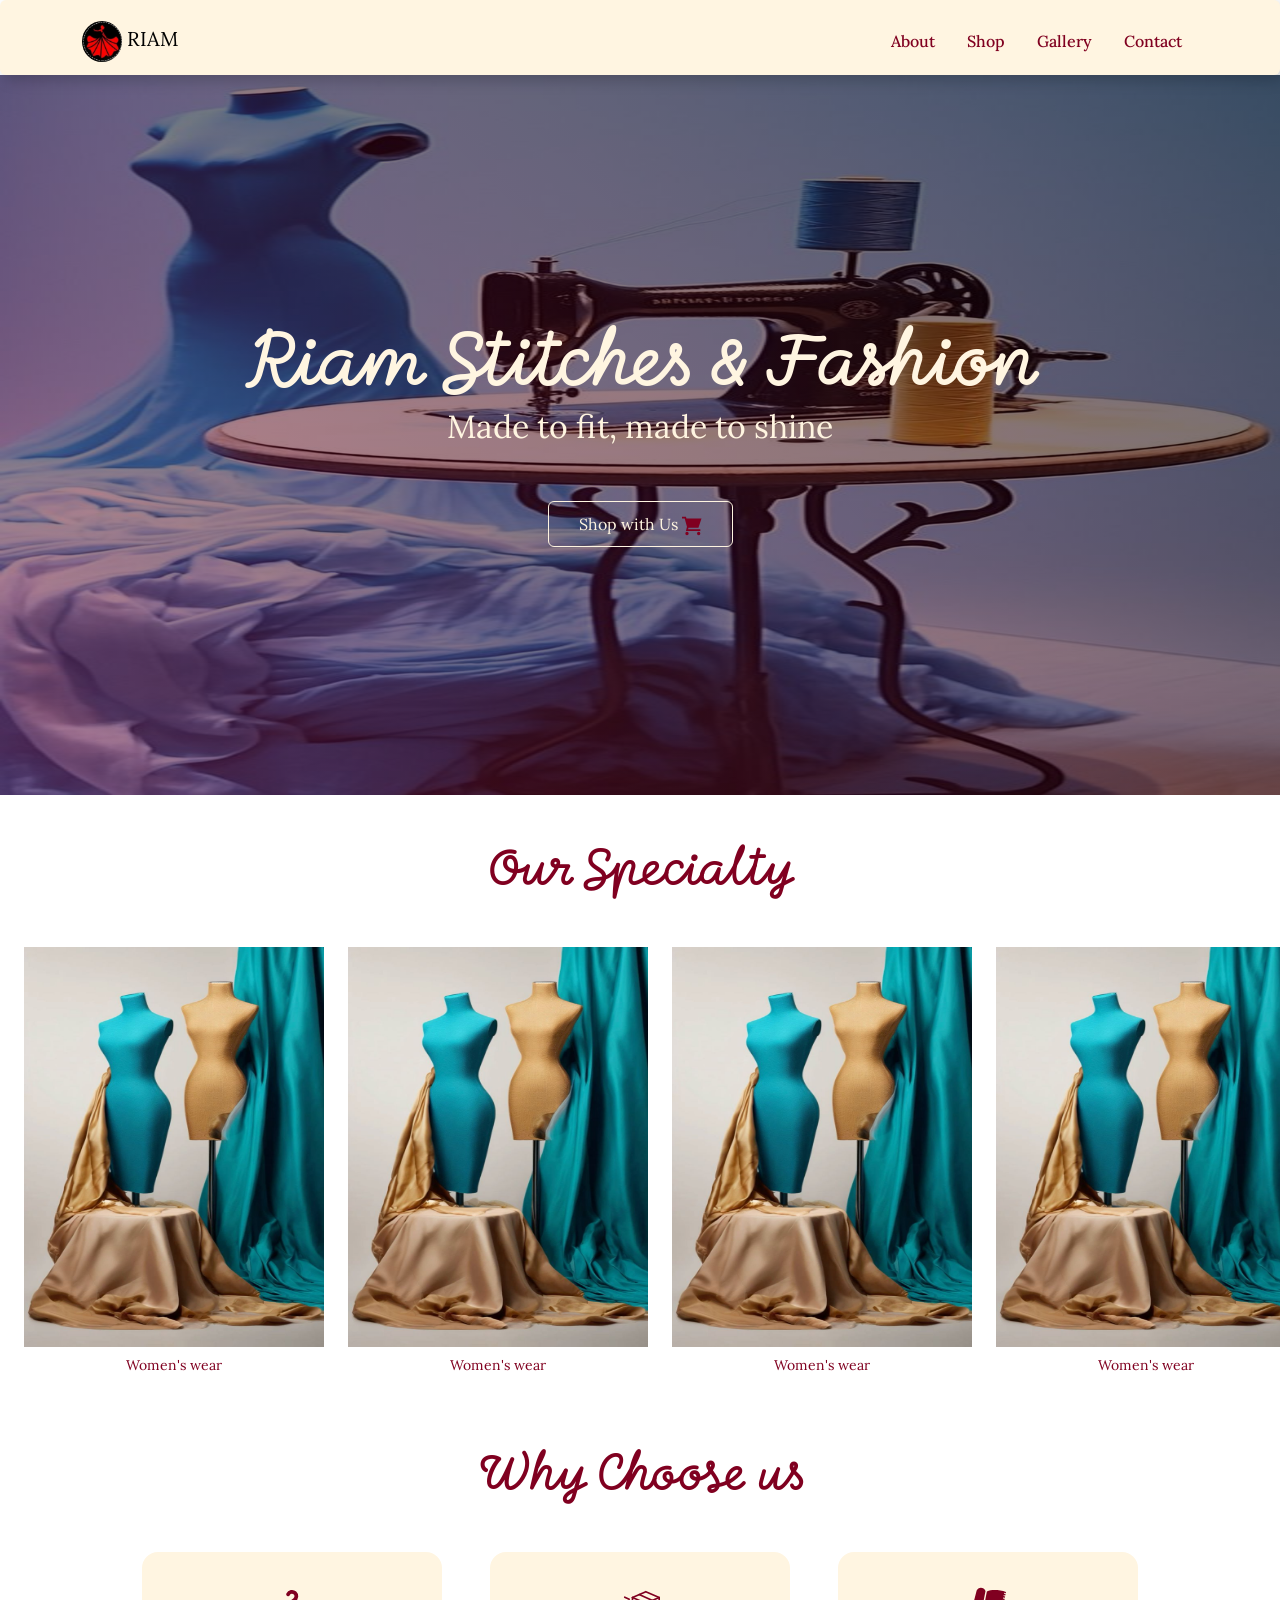
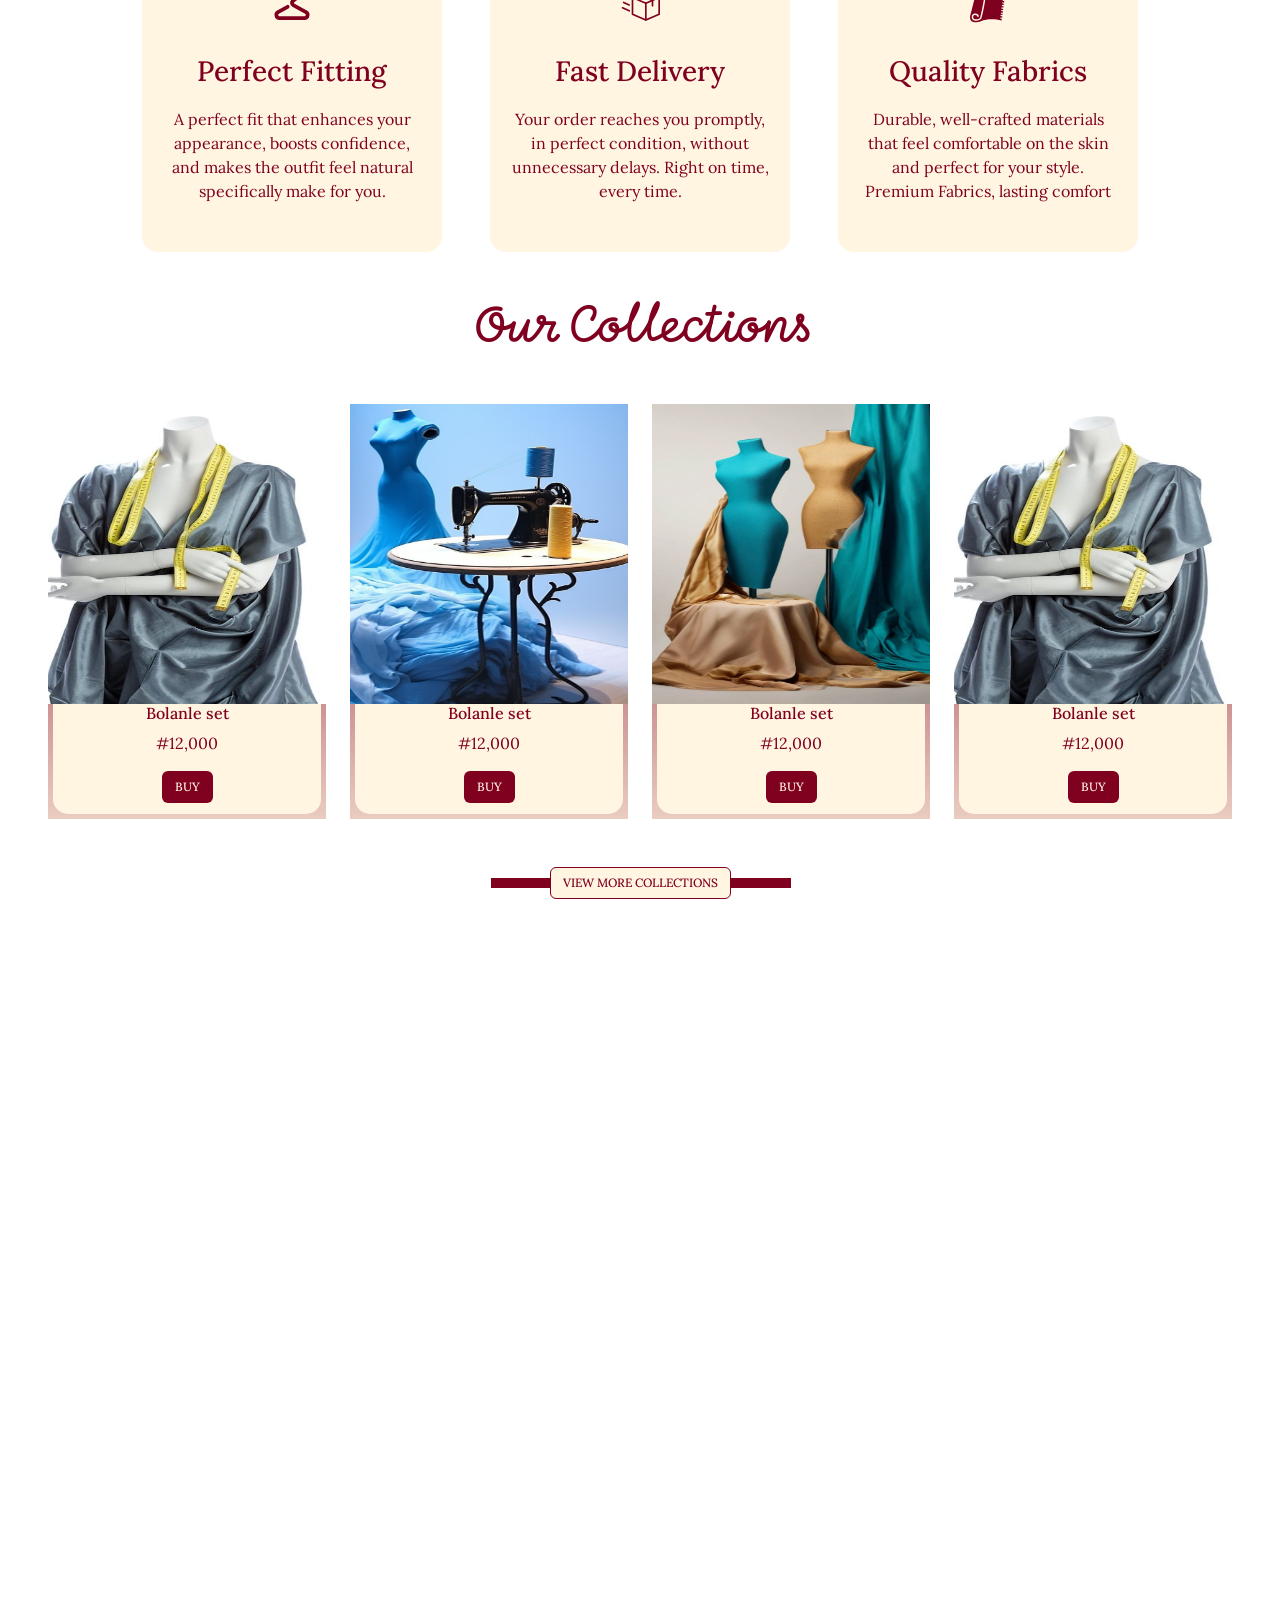
==== index.html @ 5eb402cd "riam" ====
<html lang="en">
<head>
    <meta charset="UTF-8">
    <meta name="viewport" content="width=device-width, initial-scale=1.0">
    <link rel="shortcut icon" href="Images/riamlogo.jpg" type="image/x-icon">
    <title>Riam Stitches & Fashion - Welcome to Home of Fashion, let's style it for you</title>
    <link href="https://cdn.jsdelivr.net/npm/bootstrap@5.3.8/dist/css/bootstrap.min.css" rel="stylesheet" integrity="sha384-sRIl4kxILFvY47J16cr9ZwB07vP4J8+LH7qKQnuqkuIAvNWLzeN8tE5YBujZqJLB" crossorigin="anonymous">
    <link rel="preconnect" href="https://fonts.googleapis.com">
<link rel="preconnect" href="https://fonts.gstatic.com" crossorigin>
<link href="https://fonts.googleapis.com/css2?family=Dancing+Script:wght@400..700&family=Italiana&family=Jost:ital,wght@0,100..900;1,100..900&family=Lora:ital,wght@0,400..700;1,400..700&family=Luckiest+Guy&family=Momo+Signature&display=swap" rel="stylesheet">
    <style>
        body{
            height: 600vh;
            /* background-color: #FFF8F2; */
            font-family: "Lora", serif;
            color: #FFF5E1;
        }
        .navbar{
            background-color: #FFF5E1;
            box-shadow: 5px 5px 15px rgba(0, 0, 0, 0.2);
            position: sticky;
            top: 0;
            z-index: 100;
        }
        /* end of nav  */
        .hero{
            width: 100%;
            height: 80vh;
            background-image: linear-gradient(45deg,#8000207a, rgba(0, 0, 0, 0.575)), url(Images/1a6a8e1038b3920b58f4c620daa154cc.jpg);
            background-repeat: no-repeat;
            background-size: 100% 100%;
            background-position: center;
            
        }
        .heroh1{
             font-family: "Momo Signature", cursive;
             color:#FFF5E1;
             text-align: center;
             font-size: 60px;
        }
        .herobtn{
            border: 1px solid #FFF5E1;
            padding: 10px 30px;
            color: #FFF5E1;
            margin-top: 50px;
            width: fit-content;
        }

        .offerImg{
            width: 300px;
            height: 400px;
        }

        .chooseCard{
            width: 300px;
            height: 300px;
            background-color: #FFF5E1;
            display: flex;
            flex-direction: column;
            align-items: center;
            justify-content: center;
            gap: 10px;
            padding: 20px;
        }
        .collectionCard{
            position: relative;
            overflow: hidden;
        }
        .collectionCard::before{
            content: "";
            position: absolute;
            width: 300px;
            height: 120%;
            background: linear-gradient(180deg, #800020, #FFF5E1);
            animation: rotate 3s linear infinite;
            z-index: -10;
        }
        @keyframes rotate {
            from{
                transform: rotate(0deg);
            }
            to {
                transform: rotate(360deg);
            }
        }
        .collectionCard::after{
            content: "";
            position: absolute;
            inset:5px;
            background: #FFF5E1;
            border-radius: 15px;
            z-index: -10;
        }
        .btnline{
            position: relative;
            background-color: #FFF5E1;
        }
        .line{
            position: absolute;
            bottom: 10;
            left: -60 ;
            width: 300px;
            height: 10px;
            background-color: #800020;
            z-index: -10;
        }
        @media (max-width:991px) {
            .offerImg{
                width: 250px;
                height: 350px;
            }
            .chooseCards, .collectionCards{
                display: flex;
                flex-direction: column;
                align-items: center;
            }
        }
    </style>
    
</head>
<body>
    <nav class="navbar navbar-expand-lg d-flex justify-content-between px-5 pt-3 rounded-2" >
            <div class="container">
                <div class="d-flex align-items-center">
                <a href="" class="navbar-brand"><img src="Images/riamlogo.jpg" alt="" width="40px" class="rounded-circle"> RIAM</a>
                </div>
                <button class="navbar-toggler" data-bs-toggle="collapse" data-bs-target="#navbarLinks">
                <img src="icons/tdesign--menu-unfold.svg" alt="" width="30px">
                </button>          
                <div class="collapse navbar-collapse" id="navbarLinks">
                    <ul class="navbar-nav ms-auto">
                        <li class="nav-item">
                            <a href="" class="nav-link  px-3 fw-medium" style="color: #800020;">About</a>
                        </li>
                        <li class="nav-item">
                            <a href="" class="nav-link  px-3 fw-medium" style="color: #800020;">Shop</a>
                        </li>
                        <li class="nav-item">
                            <a href="" class="nav-link  px-3 fw-medium" style="color: #800020;">Gallery</a>
                        </li>
                        <li class="nav-item">
                            <a href="" class="nav-link  px-3 fw-medium" style="color: #800020;">Contact</a>
                        </li>
                    </ul>
                </div> 
            </div>
    </nav>
    
    <!-- hero section  -->
   <section class="hero d-flex justify-content-center align-items-center ">
    <div>
        <h1 class="heroh1">Riam Stitches & Fashion</h1>
    <p class="fs-2 text-center">Made to fit, made to shine</p>
    <a class="btn herobtn d-block mx-auto">Shop with Us <img src="icons/tdesign--cart-filled.svg" alt=""></a>
    </div>
   </section>


<!-- what we offer   -->
 <section class="offer">
    <h1 style="color: #800020;  font-family: Momo Signature, cursive;" class="text-center py-5">Our Specialty</h1>
   <section class="d-flex gap-4 align-items-center ms-4"  style="overflow-x: auto; overflow-y: hidden; white-space: nowrap; scrollbar-width: none; -ms-overflow-style: none;">
    
    <div style="font-size: 14px; flex-shrink: 0;">
        <img src="Images/8af22f9af05fa12af6fdbe171cb85d32.jpg" alt="" class="offerImg">
        <p style="color: #800020;" class="text-center p-2">Women's wear</p>
    </div>
     <div style="font-size: 14px; flex-shrink: 0;">
        <img src="Images/8af22f9af05fa12af6fdbe171cb85d32.jpg" alt="" class="offerImg">
        <p style="color: #800020;" class="text-center p-2">Women's wear</p>
    </div>
     <div style="font-size: 14px; flex-shrink: 0;">
        <img src="Images/8af22f9af05fa12af6fdbe171cb85d32.jpg" alt="" class="offerImg">
        <p style="color: #800020;" class="text-center p-2">Women's wear</p>
    </div>
     <div style="font-size: 14px; flex-shrink: 0;">
        <img src="Images/8af22f9af05fa12af6fdbe171cb85d32.jpg" alt="" class="offerImg">
        <p style="color: #800020;" class="text-center p-2">Women's wear</p>
    </div>
     <div style="font-size: 14px; flex-shrink: 0;">
        <img src="Images/8af22f9af05fa12af6fdbe171cb85d32.jpg" alt="" class="offerImg">
        <p style="color: #800020;" class="text-center p-2">Women's wear</p>
    </div>
     <div style="font-size: 14px; flex-shrink: 0;">
        <img src="Images/8af22f9af05fa12af6fdbe171cb85d32.jpg" alt="" class="offerImg">
        <p style="color: #800020;" class="text-center p-2">Women's wear</p>
    </div>
     <div style="font-size: 14px; flex-shrink: 0;">
        <img src="Images/8af22f9af05fa12af6fdbe171cb85d32.jpg" alt="" class="offerImg">
        <p style="color: #800020;" class="text-center p-2">Women's wear</p>
    </div>
    
   </section>
 </section>

 <!-- choose us  -->
  <section class="choose">
    <h1 style="color: #800020;  font-family: Momo Signature, cursive;" class="text-center py-5">Why Choose us</h1>
    <section class="d-lg-flex justify-content-center gap-5 chooseCards">
        <div class="chooseCard rounded-4">
            <img src="icons/fluent--clothes-hanger-16-filled.svg" alt="" width="40px" class="">
            <h3 style="color: #800020; padding-top: 20px;">Perfect Fitting</h3>
            <p style="color: #800020; text-align: center;">A perfect fit that enhances your appearance, boosts confidence, and makes the outfit feel natural specifically make for you.</p>
        </div>
         <div class="chooseCard rounded-4">
            <img src="icons/streamline-cyber--delivery-package-2.svg" alt="" width="40px" class="">
            <h3 style="color: #800020; padding-top: 20px;">Fast Delivery</h3>
            <p style="color: #800020; text-align: center;">Your order reaches you promptly, in perfect condition, without unnecessary delays. Right on time, every time.</p>
        </div>
         <div class="chooseCard rounded-4">
            <img src="icons/game-icons--rolled-cloth.svg" alt="" width="40px" class="">
            <h3 style="color: #800020; padding-top: 20px;">Quality Fabrics</h3>
            <p style="color: #800020; text-align: center;">Durable, well-crafted materials that feel comfortable on the skin and perfect for your style. Premium Fabrics, lasting comfort</p>
        </div>
    </section>
  </section>

  <!-- collections  -->
<section class="collection px-5">
    <h1 style="color: #800020;  font-family: Momo Signature, cursive;" class="text-center py-5">Our Collections</h1>
    <section class="d-lg-flex gap-4 collectionCards">
        <div class="collectionCard d-flex align-items-center" style="flex-direction: column;">
            <img src="Images/891d76a47168f39f7684f520dab3b68e.jpg" alt="" width="300px" height="300px" class="">
            <h6 style="color: #800020; ">Bolanle set</h6>
            <p style="color: #800020;">#12,000</p>
            <a href="" class="btn fw-medium mb-3" style="background-color: #800020; color: #FFF5E1; font-size: 12px;">BUY</a>
        </div>
       
        <div class="collectionCard d-flex align-items-center" style="flex-direction: column;">
            <img src="Images/1a6a8e1038b3920b58f4c620daa154cc.jpg" alt="" width="300px" height="300px" class="">
            <h6 style="color: #800020; ">Bolanle set</h6>
            <p style="color: #800020;">#12,000</p>
            <a href="" class="btn fw-medium mb-3" style="background-color: #800020; color: #FFF5E1; font-size: 12px;">BUY</a>
        </div>
        <div class="collectionCard d-flex align-items-center" style="flex-direction: column;">
            <img src="Images/8af22f9af05fa12af6fdbe171cb85d32.jpg" alt="" width="300px" height="300px" class="">
            <h6 style="color: #800020; ">Bolanle set</h6>
            <p style="color: #800020;">#12,000</p>
            <a href="" class="btn fw-medium mb-3" style="background-color: #800020; color: #FFF5E1; font-size: 12px;">BUY</a>
        </div>
        <div class="collectionCard d-flex align-items-center" style="flex-direction: column;">
            <img src="Images/891d76a47168f39f7684f520dab3b68e.jpg" alt="" width="300px" height="300px" class="">
            <h6 style="color: #800020; ">Bolanle set</h6>
            <p style="color: #800020;">#12,000</p>
            <a href="" class="btn fw-medium mb-3" style="background-color: #800020; color: #FFF5E1; font-size: 12px;">BUY</a>
        </div>
    </section>
     <div class="d-flex  justify-content-center pt-5 ">
        <a href="" class="btn fw-medium mb-3 btnline" style="border:1px solid #800020; color: #800020; font-size: 12px;">VIEW MORE COLLECTIONS
            <div class="line "></div>
        </a>
     </div>
  </section>



    <script src="https://cdn.jsdelivr.net/npm/@popperjs/core@2.11.8/dist/umd/popper.min.js" integrity="sha384-I7E8VVD/ismYTF4hNIPjVp/Zjvgyol6VFvRkX/vR+Vc4jQkC+hVqc2pM8ODewa9r" crossorigin="anonymous"></script>
    <script src="https://cdn.jsdelivr.net/npm/bootstrap@5.3.8/dist/js/bootstrap.min.js" integrity="sha384-G/EV+4j2dNv+tEPo3++6LCgdCROaejBqfUeNjuKAiuXbjrxilcCdDz6ZAVfHWe1Y" crossorigin="anonymous"></script>
</body>
</html>
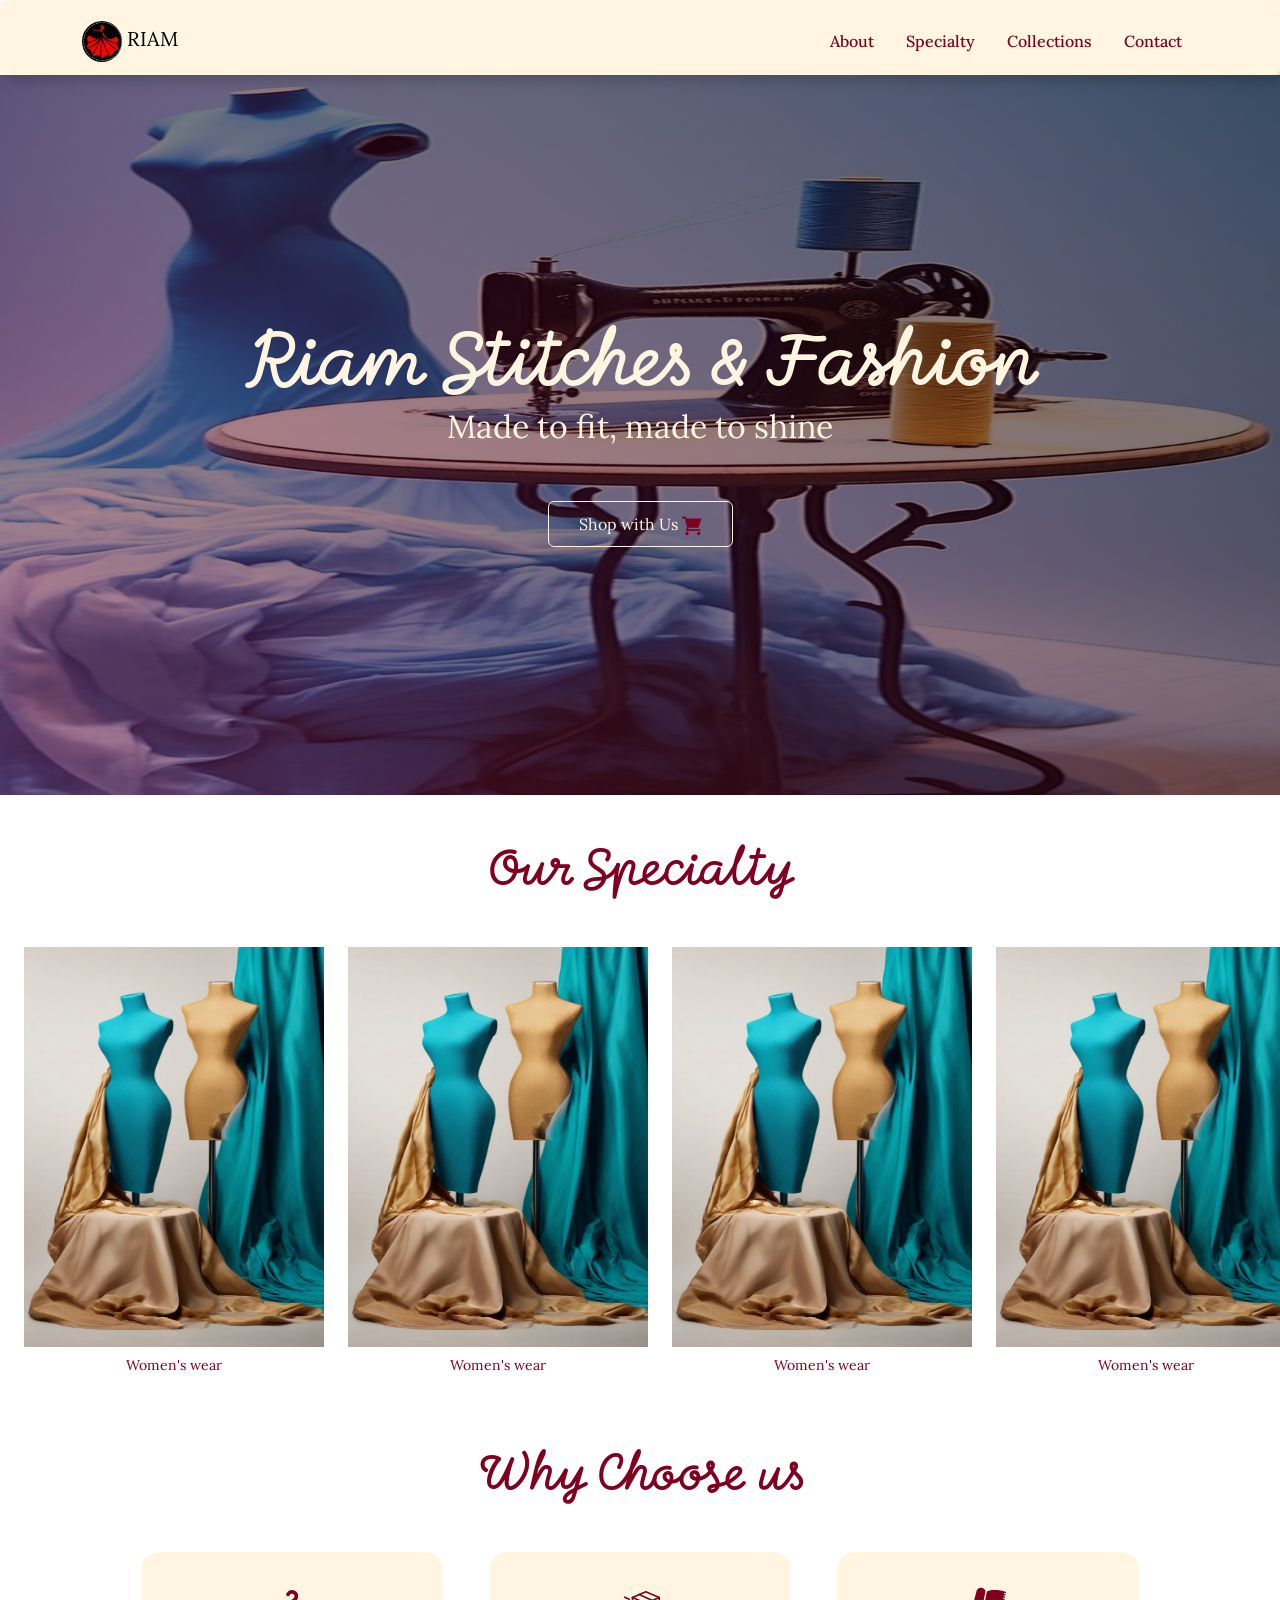
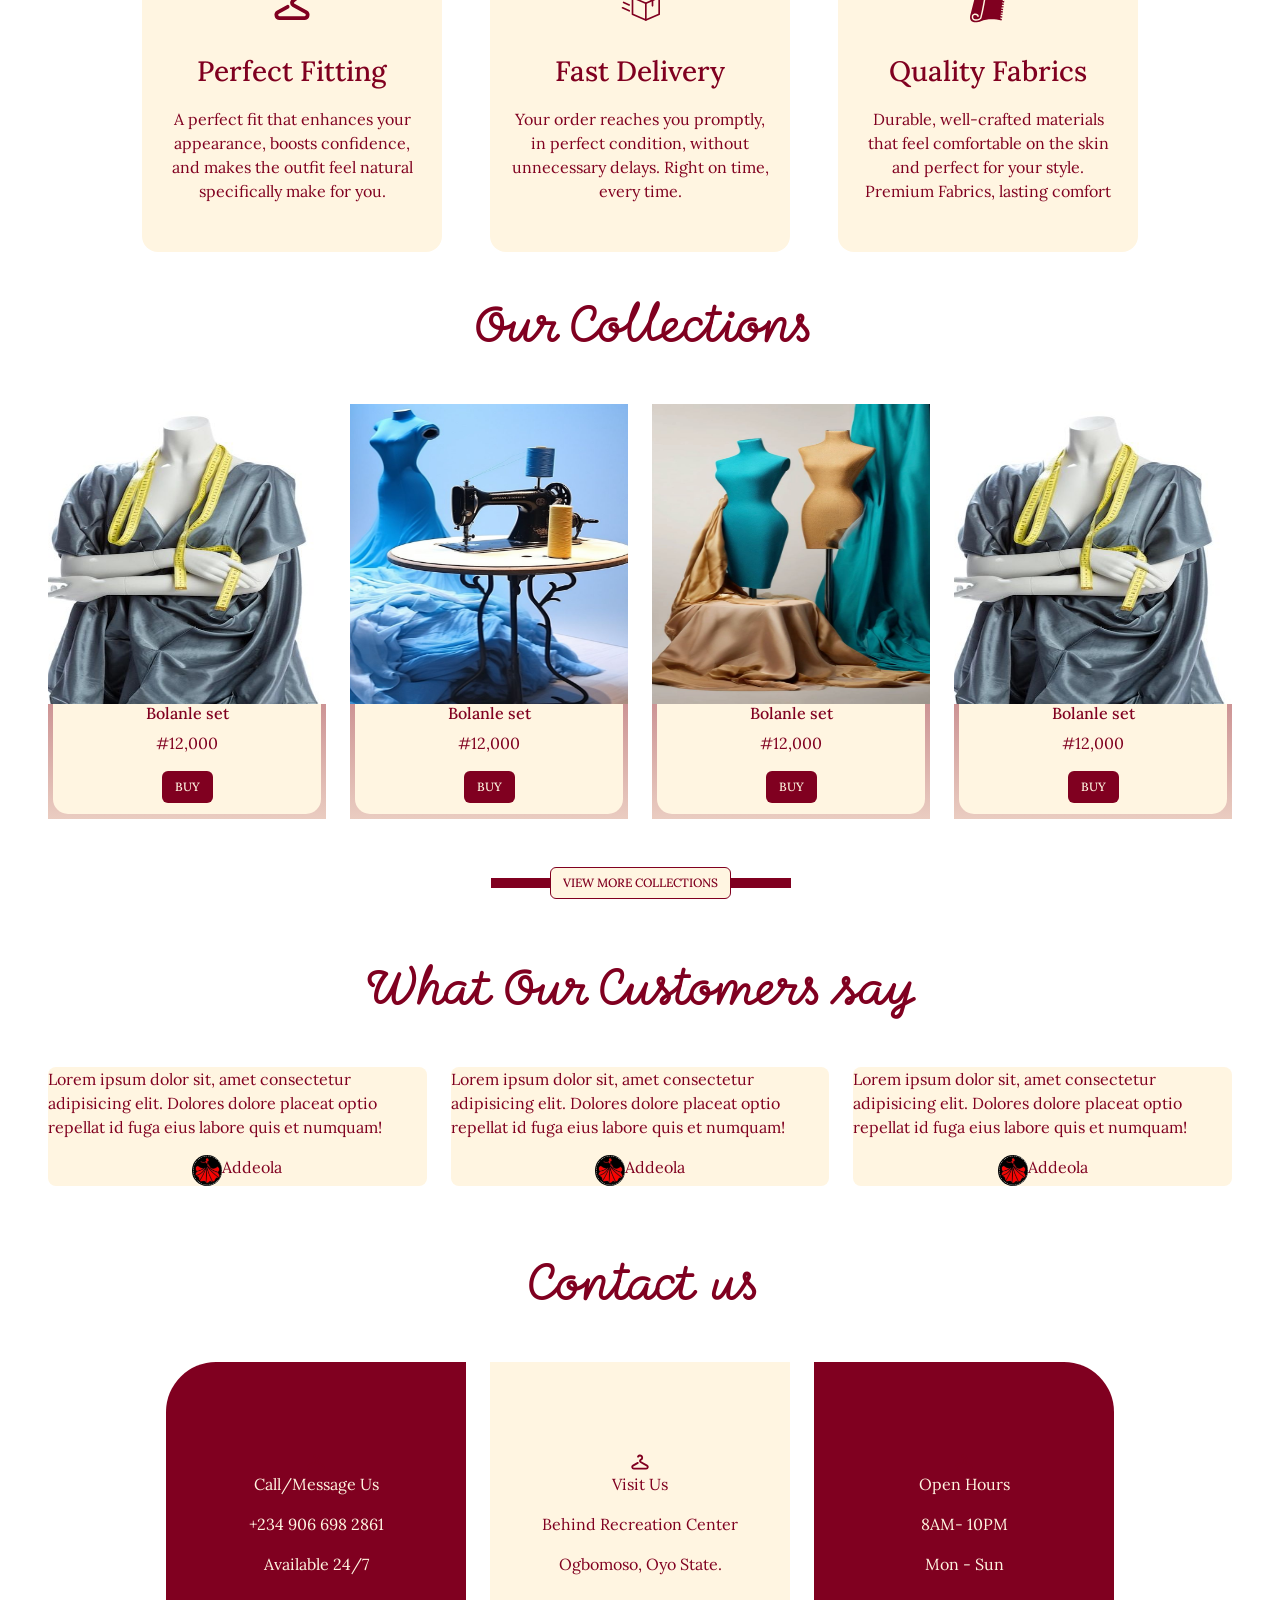
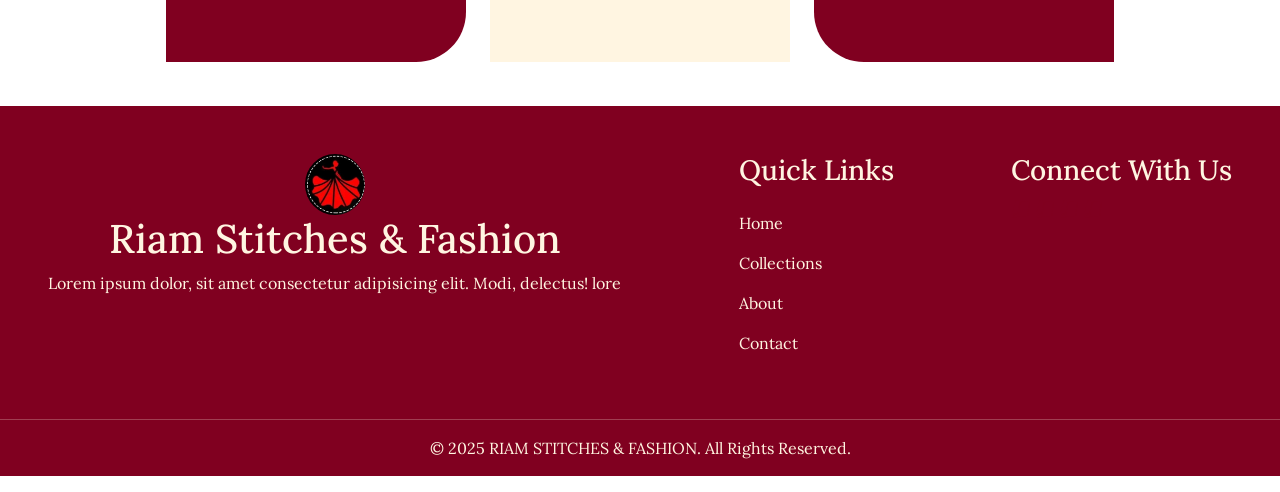
==== commit 66edb259: "second pushng' git commit -m 'second pushing" ====
--- a/index.html
+++ b/index.html
@@ -10,7 +10,7 @@
 <link href="https://fonts.googleapis.com/css2?family=Dancing+Script:wght@400..700&family=Italiana&family=Jost:ital,wght@0,100..900;1,100..900&family=Lora:ital,wght@0,400..700;1,400..700&family=Luckiest+Guy&family=Momo+Signature&display=swap" rel="stylesheet">
     <style>
         body{
-            height: 600vh;
+            /* height: 600vh; */
             /* background-color: #FFF8F2; */
             font-family: "Lora", serif;
             color: #FFF5E1;
@@ -104,15 +104,37 @@
             background-color: #800020;
             z-index: -10;
         }
+        .contactCard{
+            width: 300px;
+            height: 300px;
+            padding: 20px;
+            text-align: center;
+            padding-top: 90px; 
+        }
+        footer{
+            margin-top: 20px;
+            background-color: #800020;
+            color: #FFF5E1;
+            width: 100%;
+            /* height: 60vh; */
+        }
+        footer a{
+            text-decoration: none;
+            color: #FFF5E1;
+        }
         @media (max-width:991px) {
             .offerImg{
                 width: 250px;
                 height: 350px;
             }
-            .chooseCards, .collectionCards{
+            .chooseCards, .collectionCards, .contact{
                 display: flex;
                 flex-direction: column;
                 align-items: center;
+            }
+            .foot{
+                display: flex;
+                flex-direction: column; 
             }
         }
     </style>
@@ -133,10 +155,10 @@
                             <a href="" class="nav-link  px-3 fw-medium" style="color: #800020;">About</a>
                         </li>
                         <li class="nav-item">
-                            <a href="" class="nav-link  px-3 fw-medium" style="color: #800020;">Shop</a>
+                            <a href="" class="nav-link  px-3 fw-medium" style="color: #800020;">Specialty</a>
                         </li>
                         <li class="nav-item">
-                            <a href="" class="nav-link  px-3 fw-medium" style="color: #800020;">Gallery</a>
+                            <a href="" class="nav-link  px-3 fw-medium" style="color: #800020;">Collections</a>
                         </li>
                         <li class="nav-item">
                             <a href="" class="nav-link  px-3 fw-medium" style="color: #800020;">Contact</a>
@@ -251,7 +273,94 @@
         </a>
      </div>
   </section>
-
+ <!-- what our customer says  -->
+  <section class="collection px-5">
+    <h1 style="color: #800020;  font-family: Momo Signature, cursive;" class="text-center py-5">What Our Customers say</h1>
+    <section class="d-lg-flex gap-4 collectionCards">
+        <div class="collectionCard d-flex align-items-center rounded-3" style="flex-direction: column; background-color: #FFF5E1;">
+            <blockquote style="color: #800020;">
+                Lorem ipsum dolor sit, amet consectetur adipisicing elit. Dolores dolore placeat optio repellat id fuga eius labore quis et numquam!
+            </blockquote>
+           <div class="d-flex justify-content-between"> 
+            <img src="Images/riamlogo.jpg" alt="" class="rounded-circle" width="30px">
+            <span style="color: #800020;">Addeola</span>
+          </div>
+        </div>
+        <div class="collectionCard d-flex align-items-center rounded-3" style="flex-direction: column; background-color: #FFF5E1;">
+            <blockquote style="color: #800020;">
+                Lorem ipsum dolor sit, amet consectetur adipisicing elit. Dolores dolore placeat optio repellat id fuga eius labore quis et numquam!
+            </blockquote>
+           <div class="d-flex justify-content-between"> 
+            <img src="Images/riamlogo.jpg" alt="" class="rounded-circle" width="30px">
+            <span style="color: #800020;">Addeola</span>
+          </div>
+        </div>
+        <div class="collectionCard d-flex align-items-center rounded-3" style="flex-direction: column; background-color: #FFF5E1;">
+            <blockquote style="color: #800020;">
+                Lorem ipsum dolor sit, amet consectetur adipisicing elit. Dolores dolore placeat optio repellat id fuga eius labore quis et numquam!
+            </blockquote>
+           <div class="d-flex justify-content-between"> 
+            <img src="Images/riamlogo.jpg" alt="" class="rounded-circle" width="30px">
+            <span style="color: #800020;">Addeola</span>
+          </div>
+        </div>
+       
+       
+        
+    </section>
+   
+  </section>
+
+  <!-- Contact -->
+   <section class="px-5 py-4">
+    <h1 style="color: #800020;  font-family: Momo Signature, cursive;" class="text-center py-5">Contact us</h1>
+   <section class=" d-lg-flex justify-content-center gap-4 contact">
+     <div class="contactCard" style="background-color: #800020; color: #FFF5E1; border-radius: 50px 0px ;">
+        <img src="icons/fluent--clothes-hanger-16-filled.svg" alt="">
+        <p>Call/Message Us </p>
+        <p>+234 906 698 2861</p>
+        <p>Available 24/7</p>
+     </div>
+     <div class="contactCard" style="background-color: #FFF5E1; color: #800020;">
+        <img src="icons/fluent--clothes-hanger-16-filled.svg" alt="">
+        <p>Visit Us </p>
+        <p>Behind Recreation Center</p>
+        <p>Ogbomoso, Oyo State.</p>
+     </div>
+     <div class="contactCard" style="background-color: #800020; color: #FFF5E1; border-radius: 0px 50px ;">
+        <img src="icons/fluent--clothes-hanger-16-filled.svg" alt="">
+        <p>Open Hours </p>
+        <p>8AM- 10PM</p>
+        <p>Mon - Sun</p>
+     </div>
+   </section>
+   </section>
+
+   <footer>
+    <div class="d-flex justify-content-between p-5 foot">
+        <div class="d-flex align-items-center" style="flex-direction: column;">
+        <img src="Images/riamlogo.jpg" alt="" class="rounded-circle" width="60px" >
+        <h1>Riam Stitches & Fashion</h1>
+        <p>Lorem ipsum dolor, sit amet consectetur adipisicing elit. Modi, delectus! lore</p>
+    </div>
+    <div class="d-flex gap-3" style="flex-direction: column;">
+        <h3>Quick Links</h3>
+        <a href="">Home</a>
+        <a href="">Collections</a>
+        <a href="">About</a>
+        <a href="">Contact</a>
+    </div>
+    <div>
+        <h3>Connect With Us</h3>
+        <a href=""><img src="icons/game-icons--rolled-cloth.svg" alt=""></a>
+        <a href=""><img src="icons/game-icons--rolled-cloth.svg" alt=""></a>
+        <a href=""><img src="icons/game-icons--rolled-cloth.svg" alt=""></a>
+        <a href=""><img src="icons/game-icons--rolled-cloth.svg" alt=""></a>
+    </div>
+    </div>
+    <hr>
+    <p class="text-center pb-3">&copy; 2025 RIAM STITCHES & FASHION. All Rights Reserved.</p>
+   </footer>
 
 
     <script src="https://cdn.jsdelivr.net/npm/@popperjs/core@2.11.8/dist/umd/popper.min.js" integrity="sha384-I7E8VVD/ismYTF4hNIPjVp/Zjvgyol6VFvRkX/vR+Vc4jQkC+hVqc2pM8ODewa9r" crossorigin="anonymous"></script>
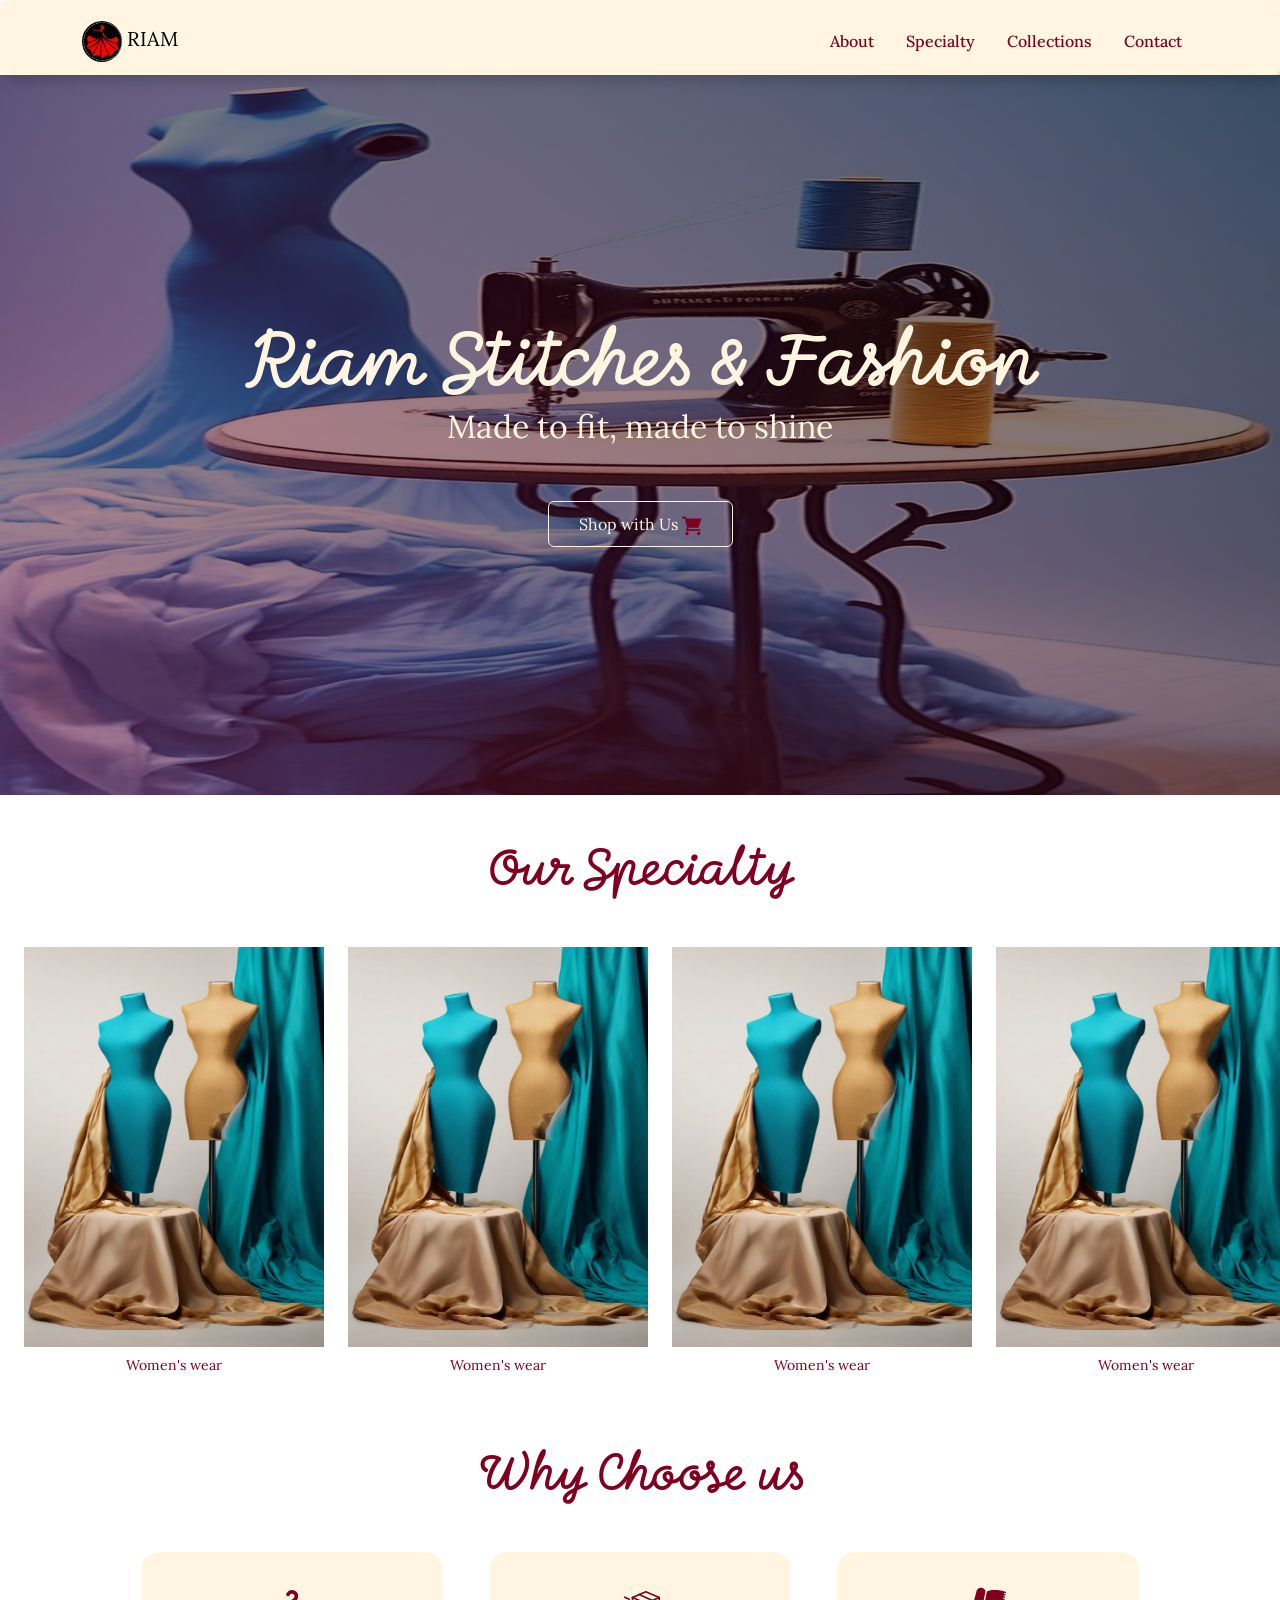
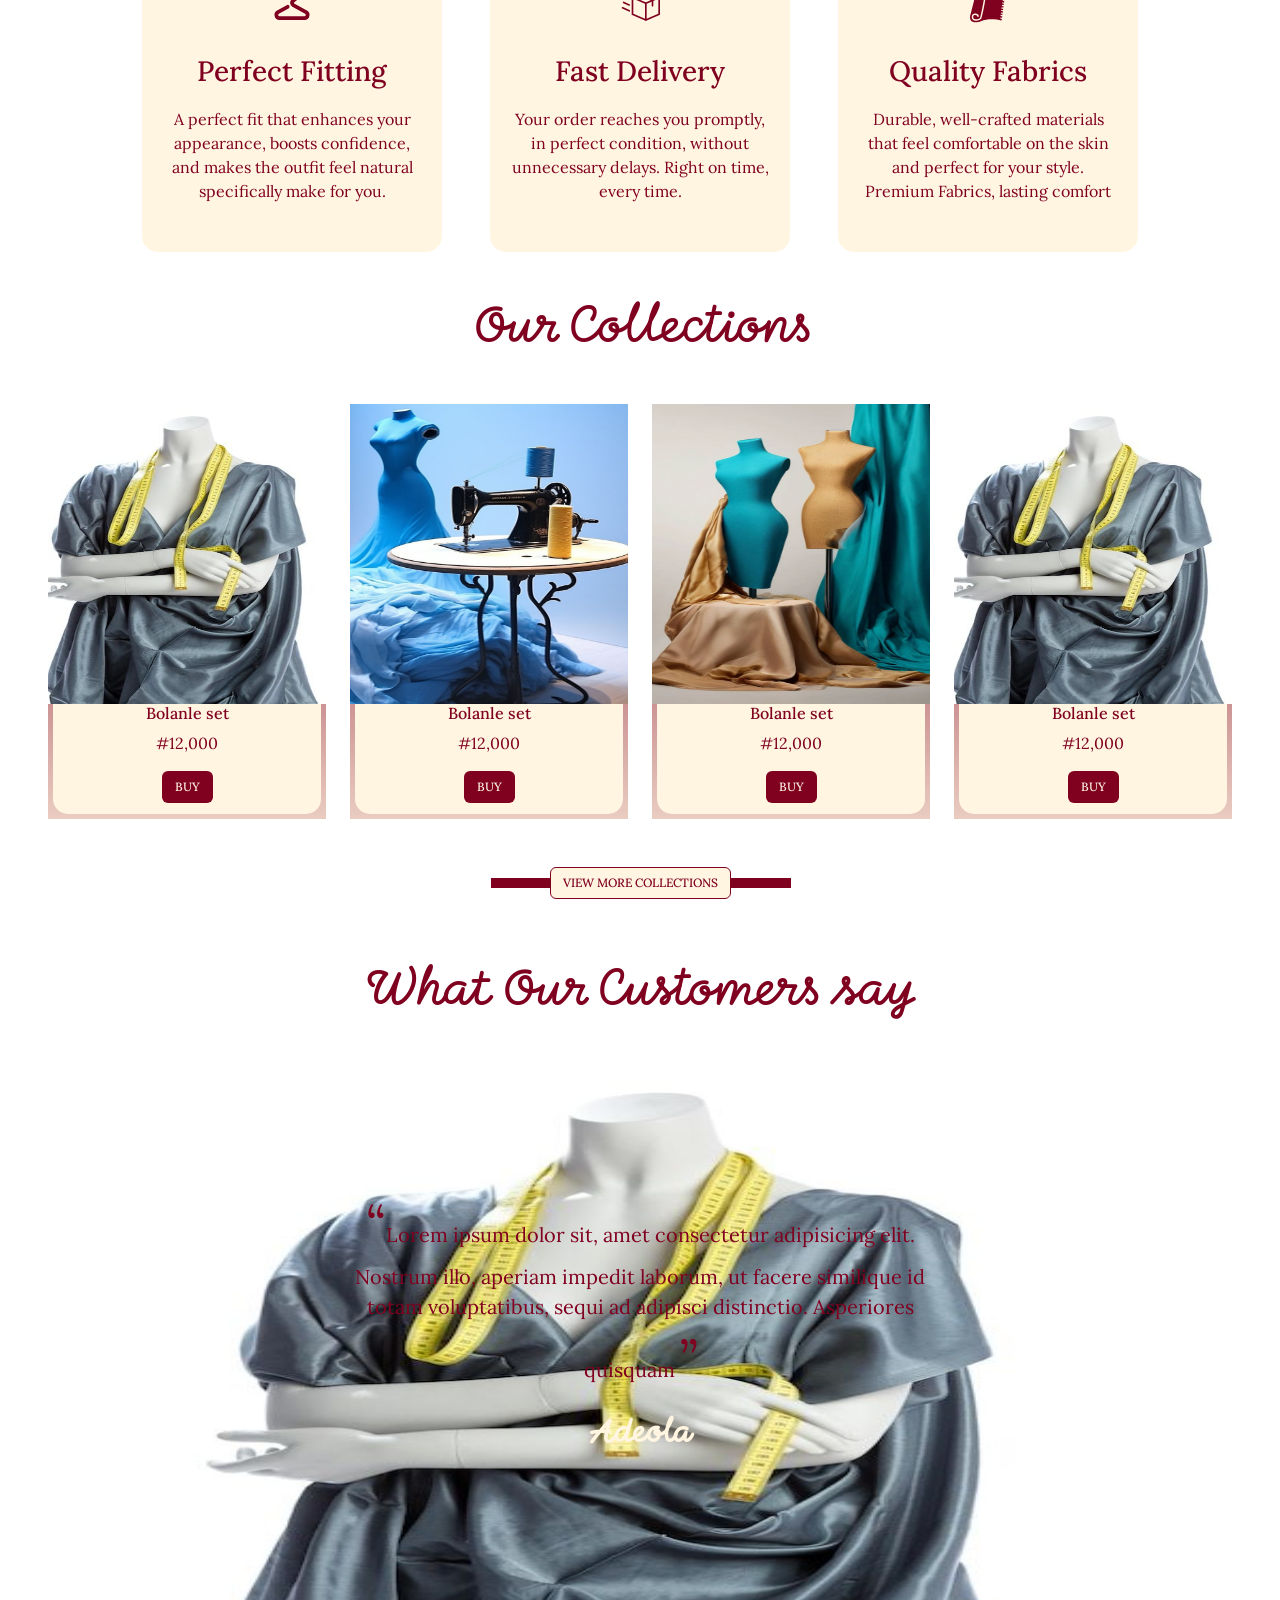
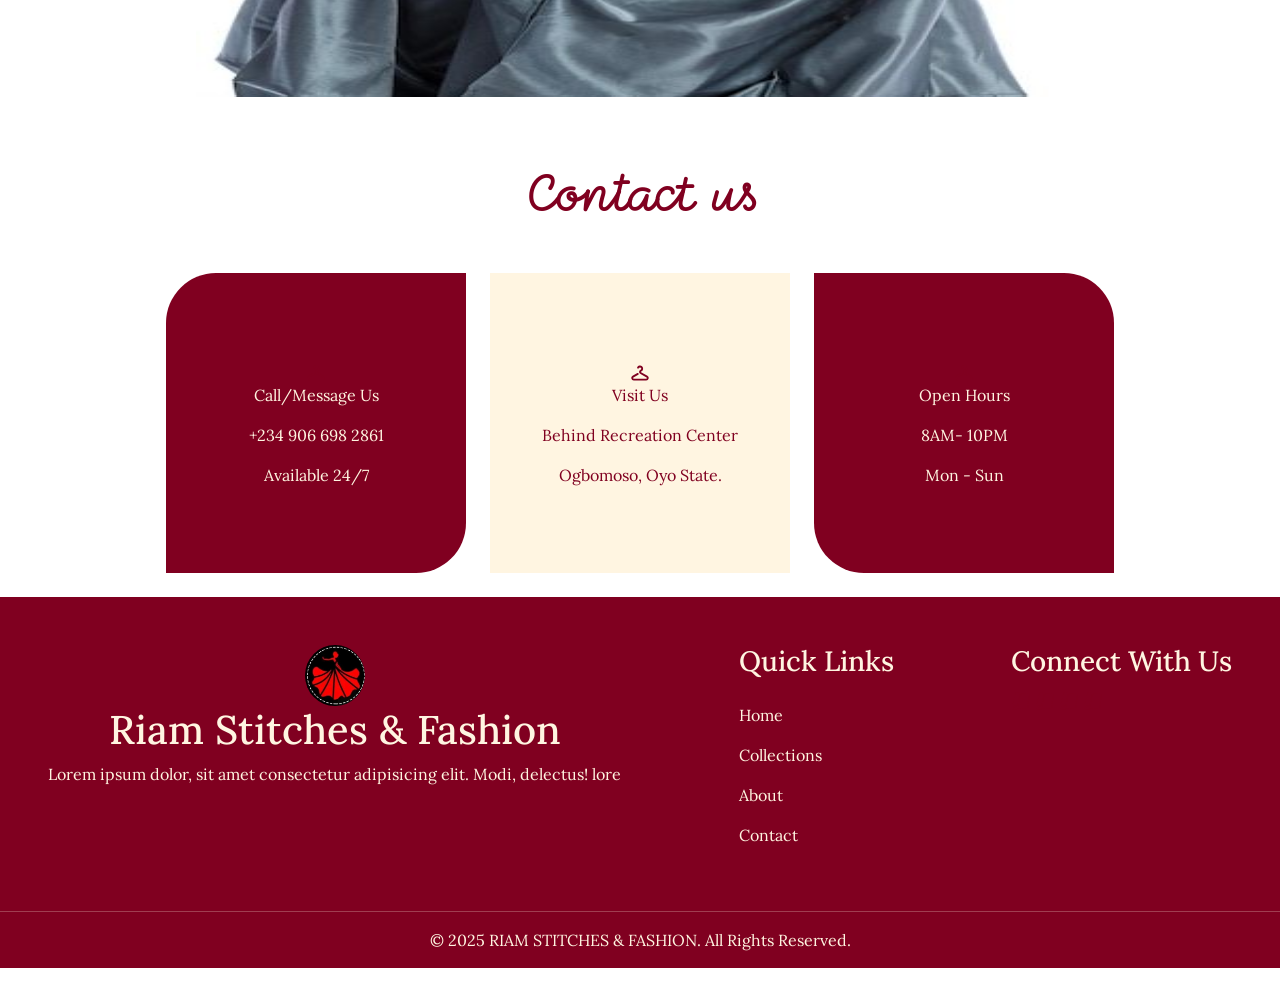
==== commit 4d445b1e: "review" ====
--- a/index.html
+++ b/index.html
@@ -111,6 +111,9 @@
             text-align: center;
             padding-top: 90px; 
         }
+        .contactCard:hover{
+            transform: translate(5px);
+        }
         footer{
             margin-top: 20px;
             background-color: #800020;
@@ -122,7 +125,7 @@
             text-decoration: none;
             color: #FFF5E1;
         }
-        @media (max-width:991px) {
+        @media (max-width:767px) {
             .offerImg{
                 width: 250px;
                 height: 350px;
@@ -137,6 +140,7 @@
                 flex-direction: column; 
             }
         }
+       
     </style>
     
 </head>
@@ -218,7 +222,7 @@
  <!-- choose us  -->
   <section class="choose">
     <h1 style="color: #800020;  font-family: Momo Signature, cursive;" class="text-center py-5">Why Choose us</h1>
-    <section class="d-lg-flex justify-content-center gap-5 chooseCards">
+    <section class="d-md-flex justify-content-center gap-5 chooseCards">
         <div class="chooseCard rounded-4">
             <img src="icons/fluent--clothes-hanger-16-filled.svg" alt="" width="40px" class="">
             <h3 style="color: #800020; padding-top: 20px;">Perfect Fitting</h3>
@@ -240,7 +244,7 @@
   <!-- collections  -->
 <section class="collection px-5">
     <h1 style="color: #800020;  font-family: Momo Signature, cursive;" class="text-center py-5">Our Collections</h1>
-    <section class="d-lg-flex gap-4 collectionCards">
+    <section class="d-md-flex gap-4 collectionCards">
         <div class="collectionCard d-flex align-items-center" style="flex-direction: column;">
             <img src="Images/891d76a47168f39f7684f520dab3b68e.jpg" alt="" width="300px" height="300px" class="">
             <h6 style="color: #800020; ">Bolanle set</h6>
@@ -274,9 +278,27 @@
      </div>
   </section>
  <!-- what our customer says  -->
-  <section class="collection px-5">
+  <!-- <section class="customer px-5">
     <h1 style="color: #800020;  font-family: Momo Signature, cursive;" class="text-center py-5">What Our Customers say</h1>
-    <section class="d-lg-flex gap-4 collectionCards">
+    <section class="d-md-flex gap-4 customerCards">
+        <div class="customerCard d-flex rounded-3 p-4" style="flex-direction: column; background-color: #FFF5E1;">
+            <blockquote style="color: #800020;">
+                 Lorem ipsum dolor sit, amet consectetur adipisicing elit. Dolores dolore placeat optio repellat id fuga eius labore quis et numquam!
+            </blockquote>
+           <div class="d-flex justify-content-between"> 
+            <img src="Images/riamlogo.jpg" alt="" class="rounded-circle" width="30px" height="30px">
+            <span style="color: #800020;">Adeola</span>
+          </div>
+        </div>
+        <div class="customer d-flex align-items-center rounded-3" style="flex-direction: column; background-color: #FFF5E1;">
+            <blockquote style="color: #800020;">
+                Lorem ipsum dolor sit, amet consectetur adipisicing elit. Dolores dolore placeat optio repellat id fuga eius labore quis et numquam!
+            </blockquote>
+           <div class="d-flex justify-content-between"> 
+            <img src="Images/riamlogo.jpg" alt="" class="rounded-circle" width="30px">
+            <span style="color: #800020;">Addeola</span>
+          </div>
+        </div>
         <div class="collectionCard d-flex align-items-center rounded-3" style="flex-direction: column; background-color: #FFF5E1;">
             <blockquote style="color: #800020;">
                 Lorem ipsum dolor sit, amet consectetur adipisicing elit. Dolores dolore placeat optio repellat id fuga eius labore quis et numquam!
@@ -286,35 +308,47 @@
             <span style="color: #800020;">Addeola</span>
           </div>
         </div>
-        <div class="collectionCard d-flex align-items-center rounded-3" style="flex-direction: column; background-color: #FFF5E1;">
-            <blockquote style="color: #800020;">
-                Lorem ipsum dolor sit, amet consectetur adipisicing elit. Dolores dolore placeat optio repellat id fuga eius labore quis et numquam!
-            </blockquote>
-           <div class="d-flex justify-content-between"> 
-            <img src="Images/riamlogo.jpg" alt="" class="rounded-circle" width="30px">
-            <span style="color: #800020;">Addeola</span>
-          </div>
-        </div>
-        <div class="collectionCard d-flex align-items-center rounded-3" style="flex-direction: column; background-color: #FFF5E1;">
-            <blockquote style="color: #800020;">
-                Lorem ipsum dolor sit, amet consectetur adipisicing elit. Dolores dolore placeat optio repellat id fuga eius labore quis et numquam!
-            </blockquote>
-           <div class="d-flex justify-content-between"> 
-            <img src="Images/riamlogo.jpg" alt="" class="rounded-circle" width="30px">
-            <span style="color: #800020;">Addeola</span>
-          </div>
-        </div>
        
        
         
     </section>
    
-  </section>
-
+  </section> -->
+ <section class="customer px-5">
+    <h1 style="color: #800020;  font-family: Momo Signature, cursive;" class="text-center py-5">What Our Customers say</h1>
+    <section class=" customerCards">
+        <div id="carouselText" class="carousel slide carousel-fade w-75 mx-auto" data-bs-ride="carousel">
+            <div class="carousel-inner" >
+                <div class="carousel-item active">
+                    <img src="Images/891d76a47168f39f7684f520dab3b68e.jpg" alt="" width="100%" style="height: 70vh;">
+                    <div class="carousel-caption" style="position: absolute; top: 100;">
+                        <p style="font-size: 20px; color: #800020;"><span style="font-size: 50px; color: #800020;">&ldquo;</span>Lorem ipsum dolor sit, amet consectetur adipisicing elit. Nostrum illo, aperiam impedit laborum, ut facere similique id totam voluptatibus, sequi ad adipisci distinctio. Asperiores quisquam  <span style="font-size: 50px; color: #800020;">&rdquo;</span></p>
+                        <span style="font-family: Momo Signature, cursive; font-size: 25px; padding-top: 50px; color: #FFF5E1; font-weight: bolder;">Adeola</span>
+                    </div>
+                </div>
+                <div class="carousel-item">
+                    <img src="Images/71b175bae83ae45d38d9b7b105c59c78.jpg" alt="" width="100%" style="height: 70vh;">
+                    <div class="carousel-caption" style="position: absolute; top: 100;">
+                        <p style="font-size: 20px; color: #800020;"><span style="font-size: 50px; color: #800020;">&ldquo;</span>Lorem ipsum dolor sit, amet consectetur adipisicing elit. Nostrum illo, aperiam impedit laborum, ut facere similique id totam voluptatibus, sequi ad adipisci distinctio. Asperiores quisquam  <span style="font-size: 50px; color: #800020;">&rdquo;</span></p>
+                        <span style="font-family: Momo Signature, cursive; font-size: 25px; padding-top: 50px; color: #FFF5E1; font-weight: bolder;">Adeola</span>
+                    </div>
+                </div>
+                <div class="carousel-item">
+                    <img src="Images/891d76a47168f39f7684f520dab3b68e.jpg" alt="" width="100%" style="height: 70vh;">
+                    <div class="carousel-caption" style="position: absolute; top: 100;">
+                        <p style="font-size: 20px; color: #800020;"><span style="font-size: 50px; color: #800020;">&ldquo;</span>Lorem ipsum dolor sit, amet consectetur adipisicing elit. Nostrum illo, aperiam impedit laborum, ut facere similique id totam voluptatibus, sequi ad adipisci distinctio. Asperiores quisquam  <span style="font-size: 50px; color: #800020;">&rdquo;</span></p>
+                        <span style="font-family: Momo Signature, cursive; font-size: 25px; padding-top: 50px; color: #FFF5E1; font-weight: bolder;">Adeola</span>
+                    </div>
+                </div>
+            
+        </div>
+    </div>
+    </section>
+ </section>
   <!-- Contact -->
-   <section class="px-5 py-4">
+   <section class="px-5 my-4">
     <h1 style="color: #800020;  font-family: Momo Signature, cursive;" class="text-center py-5">Contact us</h1>
-   <section class=" d-lg-flex justify-content-center gap-4 contact">
+   <section class=" d-md-flex justify-content-center gap-4 contact">
      <div class="contactCard" style="background-color: #800020; color: #FFF5E1; border-radius: 50px 0px ;">
         <img src="icons/fluent--clothes-hanger-16-filled.svg" alt="">
         <p>Call/Message Us </p>
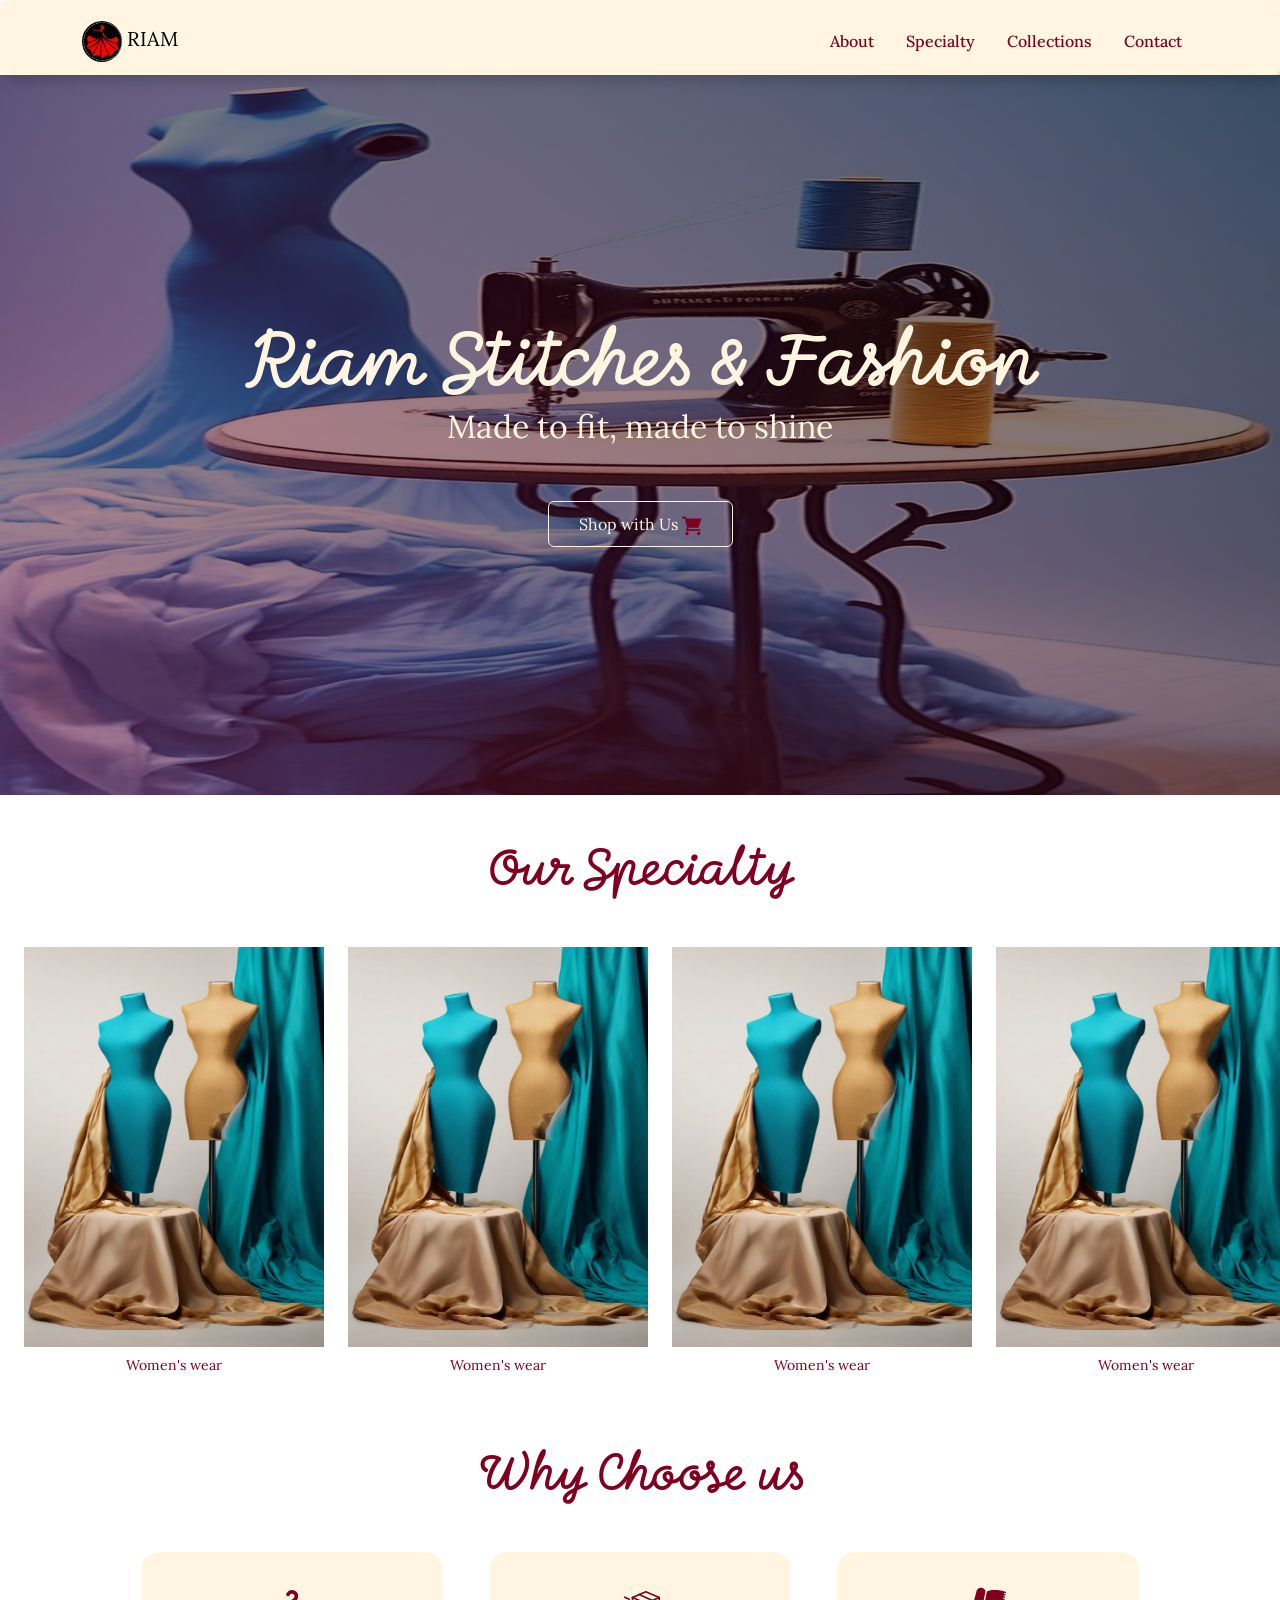
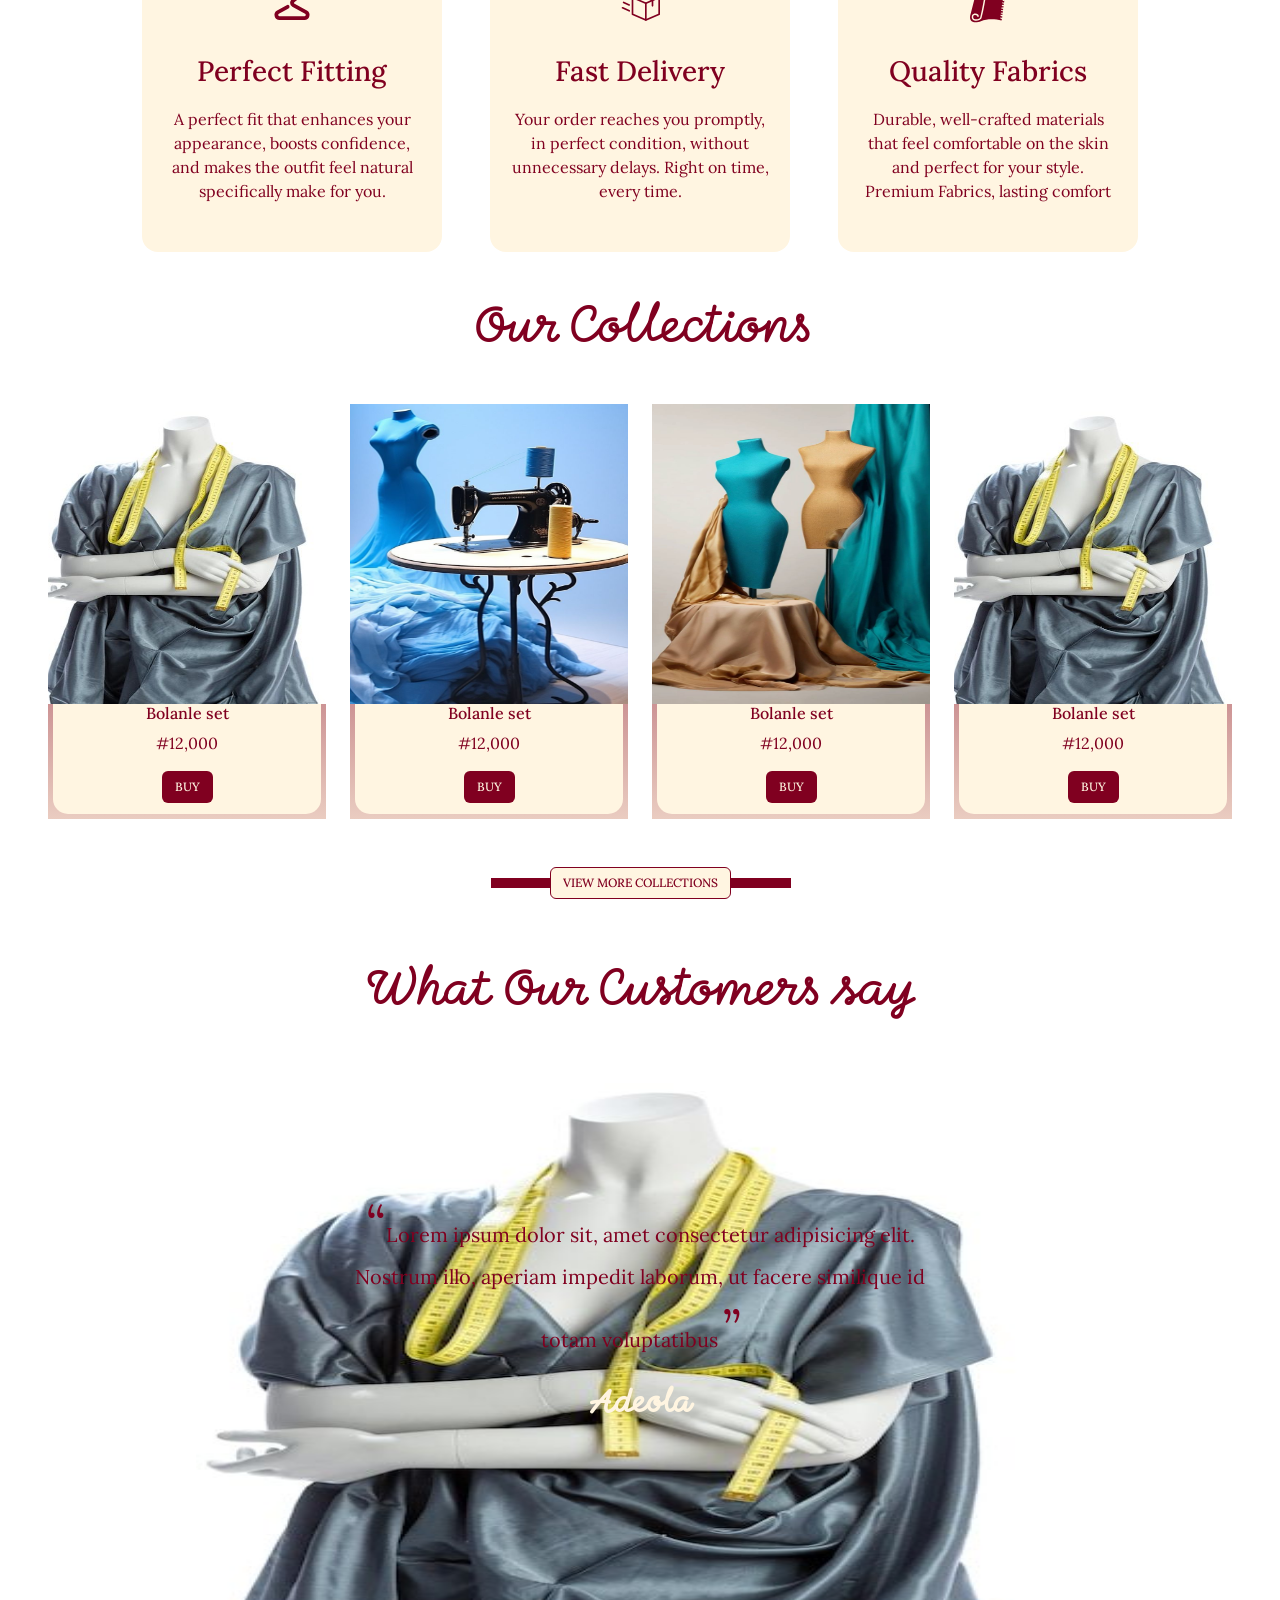
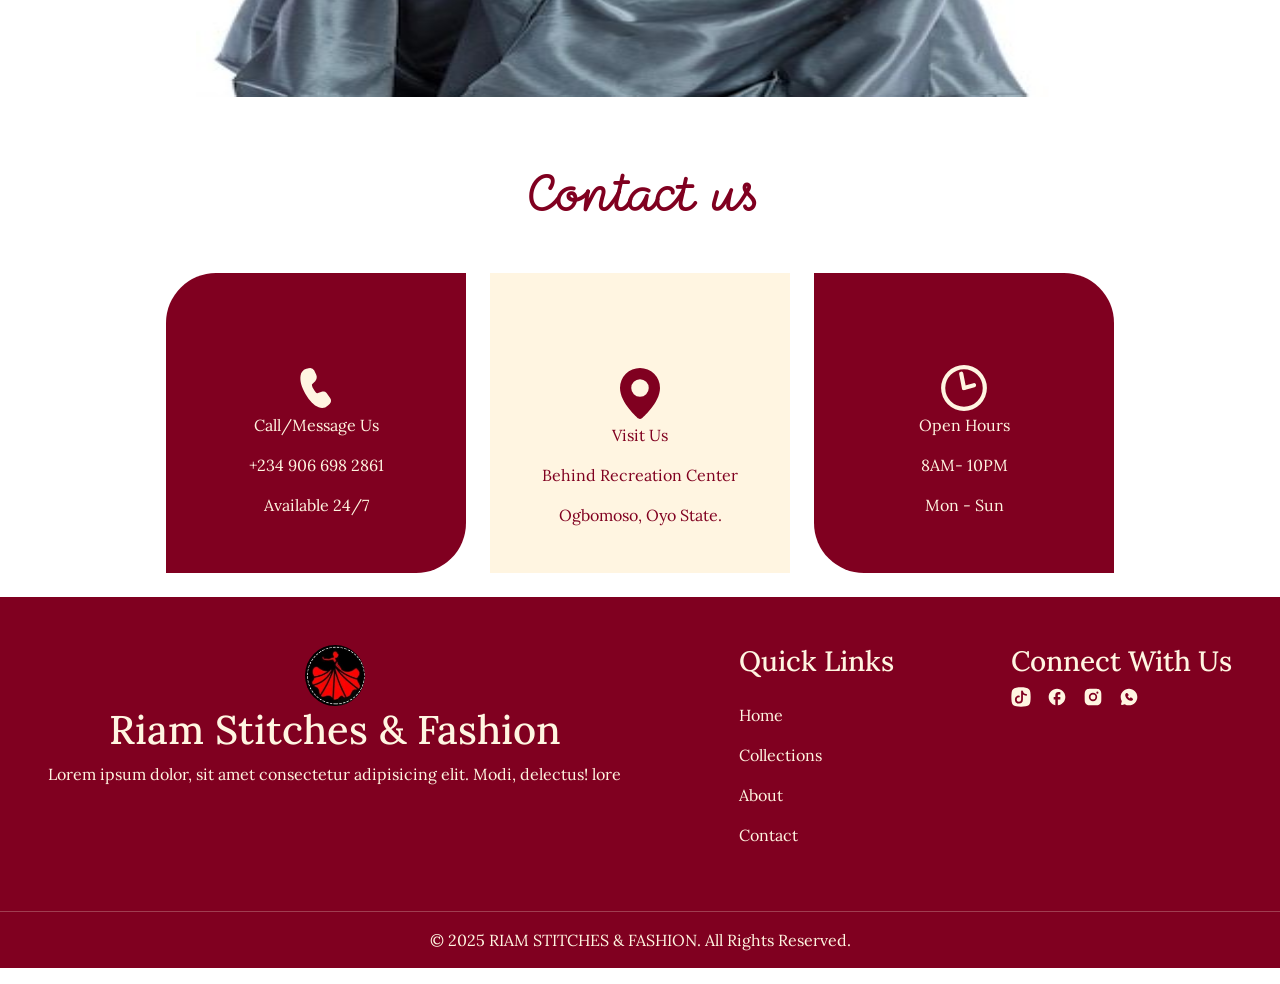
==== commit dabc994a: "hhh" ====
--- a/index.html
+++ b/index.html
@@ -322,22 +322,22 @@
                 <div class="carousel-item active">
                     <img src="Images/891d76a47168f39f7684f520dab3b68e.jpg" alt="" width="100%" style="height: 70vh;">
                     <div class="carousel-caption" style="position: absolute; top: 100;">
-                        <p style="font-size: 20px; color: #800020;"><span style="font-size: 50px; color: #800020;">&ldquo;</span>Lorem ipsum dolor sit, amet consectetur adipisicing elit. Nostrum illo, aperiam impedit laborum, ut facere similique id totam voluptatibus, sequi ad adipisci distinctio. Asperiores quisquam  <span style="font-size: 50px; color: #800020;">&rdquo;</span></p>
+                        <p style="font-size: 20px; color: #800020;"><span style="font-size: 50px; color: #800020;">&ldquo;</span>Lorem ipsum dolor sit, amet consectetur adipisicing elit. Nostrum illo, aperiam impedit laborum, ut facere similique id totam voluptatibus <span style="font-size: 50px; color: #800020;">&rdquo;</span></p>
                         <span style="font-family: Momo Signature, cursive; font-size: 25px; padding-top: 50px; color: #FFF5E1; font-weight: bolder;">Adeola</span>
                     </div>
                 </div>
                 <div class="carousel-item">
                     <img src="Images/71b175bae83ae45d38d9b7b105c59c78.jpg" alt="" width="100%" style="height: 70vh;">
                     <div class="carousel-caption" style="position: absolute; top: 100;">
-                        <p style="font-size: 20px; color: #800020;"><span style="font-size: 50px; color: #800020;">&ldquo;</span>Lorem ipsum dolor sit, amet consectetur adipisicing elit. Nostrum illo, aperiam impedit laborum, ut facere similique id totam voluptatibus, sequi ad adipisci distinctio. Asperiores quisquam  <span style="font-size: 50px; color: #800020;">&rdquo;</span></p>
+                        <p style="font-size: 20px; color: #800020;"><span style="font-size: 50px; color: #800020;">&ldquo;</span>Lorem ipsum dolor sit, amet consectetur adipisicing elit. Nostrum illo, aperiam impedit laborum, ut facere similique id totam voluptatibus  <span style="font-size: 50px; color: #800020;">&rdquo;</span></p>
                         <span style="font-family: Momo Signature, cursive; font-size: 25px; padding-top: 50px; color: #FFF5E1; font-weight: bolder;">Adeola</span>
                     </div>
                 </div>
                 <div class="carousel-item">
                     <img src="Images/891d76a47168f39f7684f520dab3b68e.jpg" alt="" width="100%" style="height: 70vh;">
                     <div class="carousel-caption" style="position: absolute; top: 100;">
-                        <p style="font-size: 20px; color: #800020;"><span style="font-size: 50px; color: #800020;">&ldquo;</span>Lorem ipsum dolor sit, amet consectetur adipisicing elit. Nostrum illo, aperiam impedit laborum, ut facere similique id totam voluptatibus, sequi ad adipisci distinctio. Asperiores quisquam  <span style="font-size: 50px; color: #800020;">&rdquo;</span></p>
-                        <span style="font-family: Momo Signature, cursive; font-size: 25px; padding-top: 50px; color: #FFF5E1; font-weight: bolder;">Adeola</span>
+                        <p style="font-size: 20px; color: #800020;"><span style="font-size: 50px; color: #800020;">&ldquo;</span>Lorem ipsum dolor sit, amet consectetur adipisicing elit. Nostrum illo, aperiam impedit laborum, ut facere similique id totam voluptatibus <span style="font-size: 50px; color: #800020;">&rdquo;</span></p>
+                        <span style="font-family: Momo Signature, cursive; font-size: 25px; padding-top: 10px; color: #FFF5E1; font-weight: bolder;">Adeola</span>
                     </div>
                 </div>
             
@@ -350,19 +350,19 @@
     <h1 style="color: #800020;  font-family: Momo Signature, cursive;" class="text-center py-5">Contact us</h1>
    <section class=" d-md-flex justify-content-center gap-4 contact">
      <div class="contactCard" style="background-color: #800020; color: #FFF5E1; border-radius: 50px 0px ;">
-        <img src="icons/fluent--clothes-hanger-16-filled.svg" alt="">
+        <img src="icons/fluent--call-20-filled.svg" alt="" width="50px">
         <p>Call/Message Us </p>
         <p>+234 906 698 2861</p>
         <p>Available 24/7</p>
      </div>
      <div class="contactCard" style="background-color: #FFF5E1; color: #800020;">
-        <img src="icons/fluent--clothes-hanger-16-filled.svg" alt="">
+        <img src="icons/weui--location-filled.svg" alt="" width="60px">
         <p>Visit Us </p>
         <p>Behind Recreation Center</p>
         <p>Ogbomoso, Oyo State.</p>
      </div>
      <div class="contactCard" style="background-color: #800020; color: #FFF5E1; border-radius: 0px 50px ;">
-        <img src="icons/fluent--clothes-hanger-16-filled.svg" alt="">
+        <img src="icons/svg-spinners--clock.svg" alt="" width="50px">
         <p>Open Hours </p>
         <p>8AM- 10PM</p>
         <p>Mon - Sun</p>
@@ -386,10 +386,12 @@
     </div>
     <div>
         <h3>Connect With Us</h3>
-        <a href=""><img src="icons/game-icons--rolled-cloth.svg" alt=""></a>
-        <a href=""><img src="icons/game-icons--rolled-cloth.svg" alt=""></a>
-        <a href=""><img src="icons/game-icons--rolled-cloth.svg" alt=""></a>
-        <a href=""><img src="icons/game-icons--rolled-cloth.svg" alt=""></a>
+        <div class="d-flex gap-3">
+            <a href=""><img src="icons/streamline-flex--tiktok-solid.svg" alt=""></a>
+        <a href=""><img src="icons/ic--outline-facebook.svg" alt=""></a>
+        <a href=""><img src="icons/ri--instagram-fill.svg" alt=""></a>
+        <a href=""><img src="icons/mingcute--whatsapp-fill.svg" alt=""></a>
+        </div>
     </div>
     </div>
     <hr>
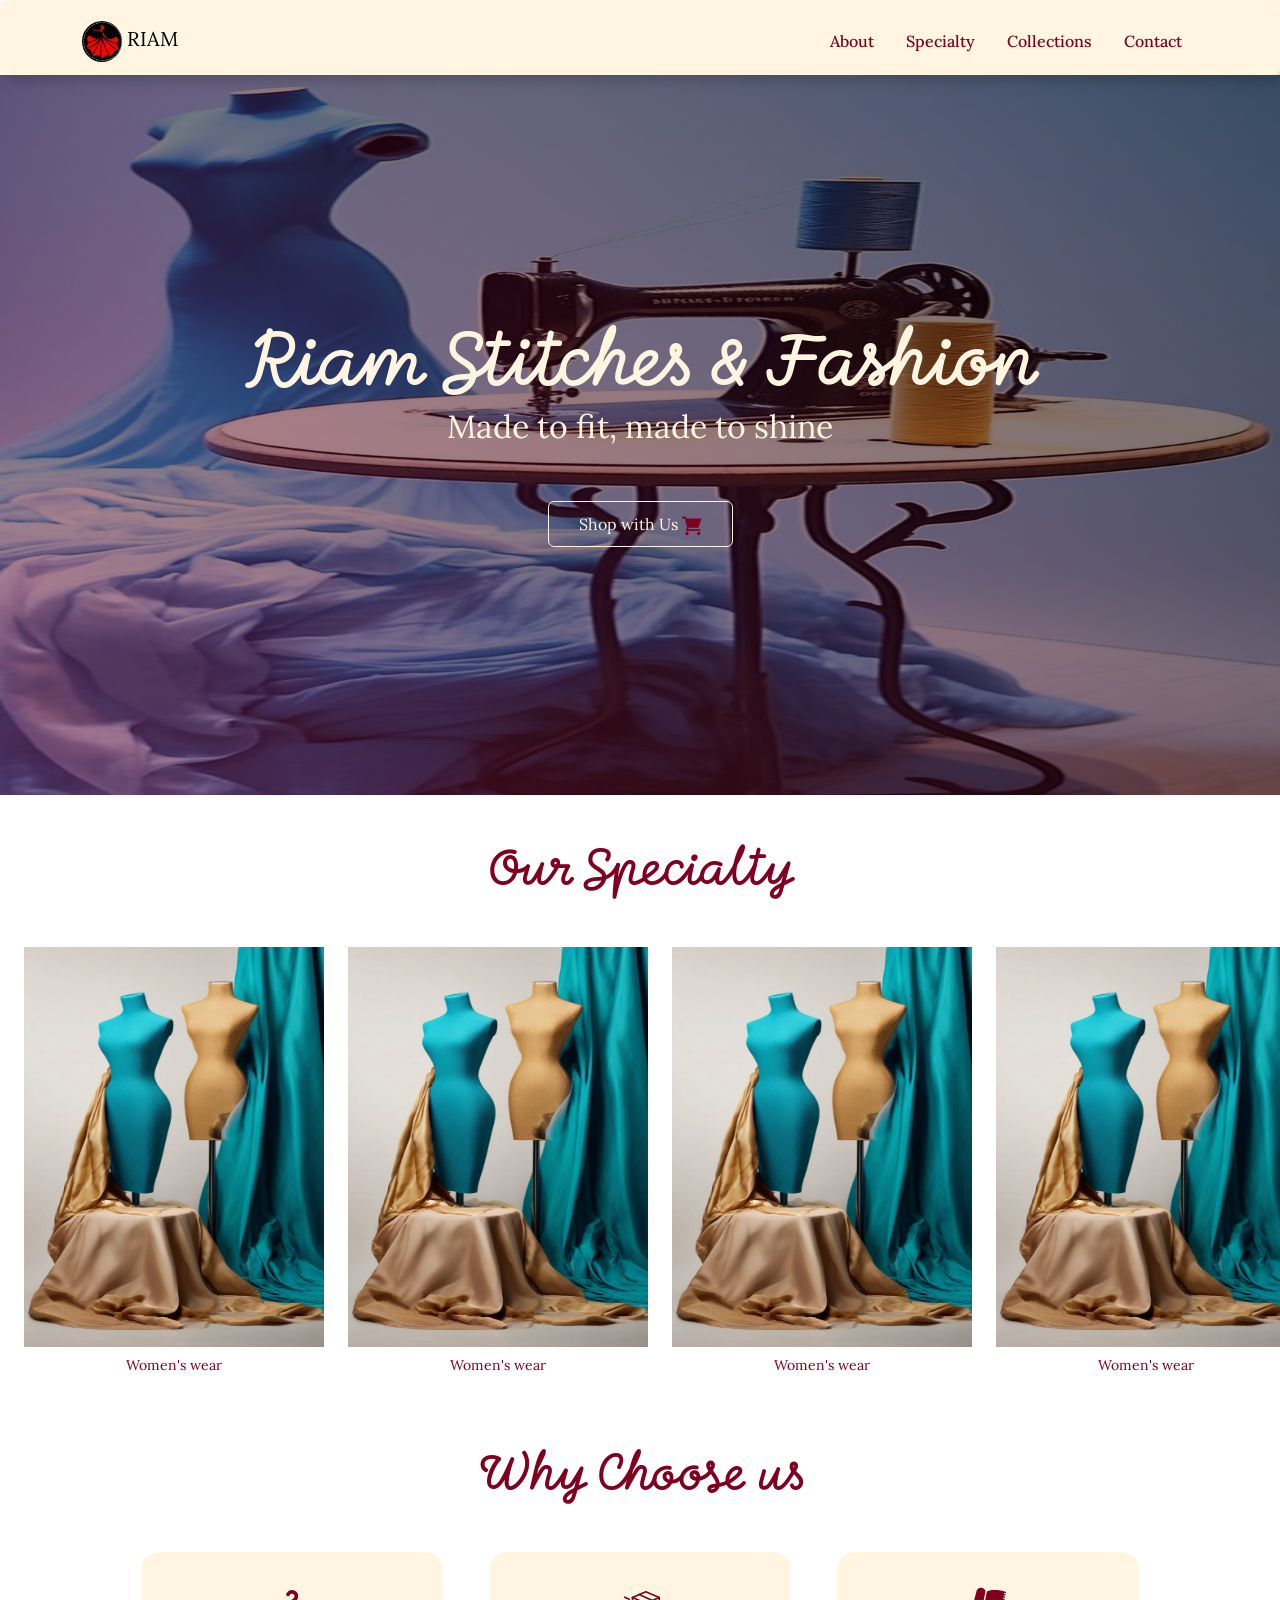
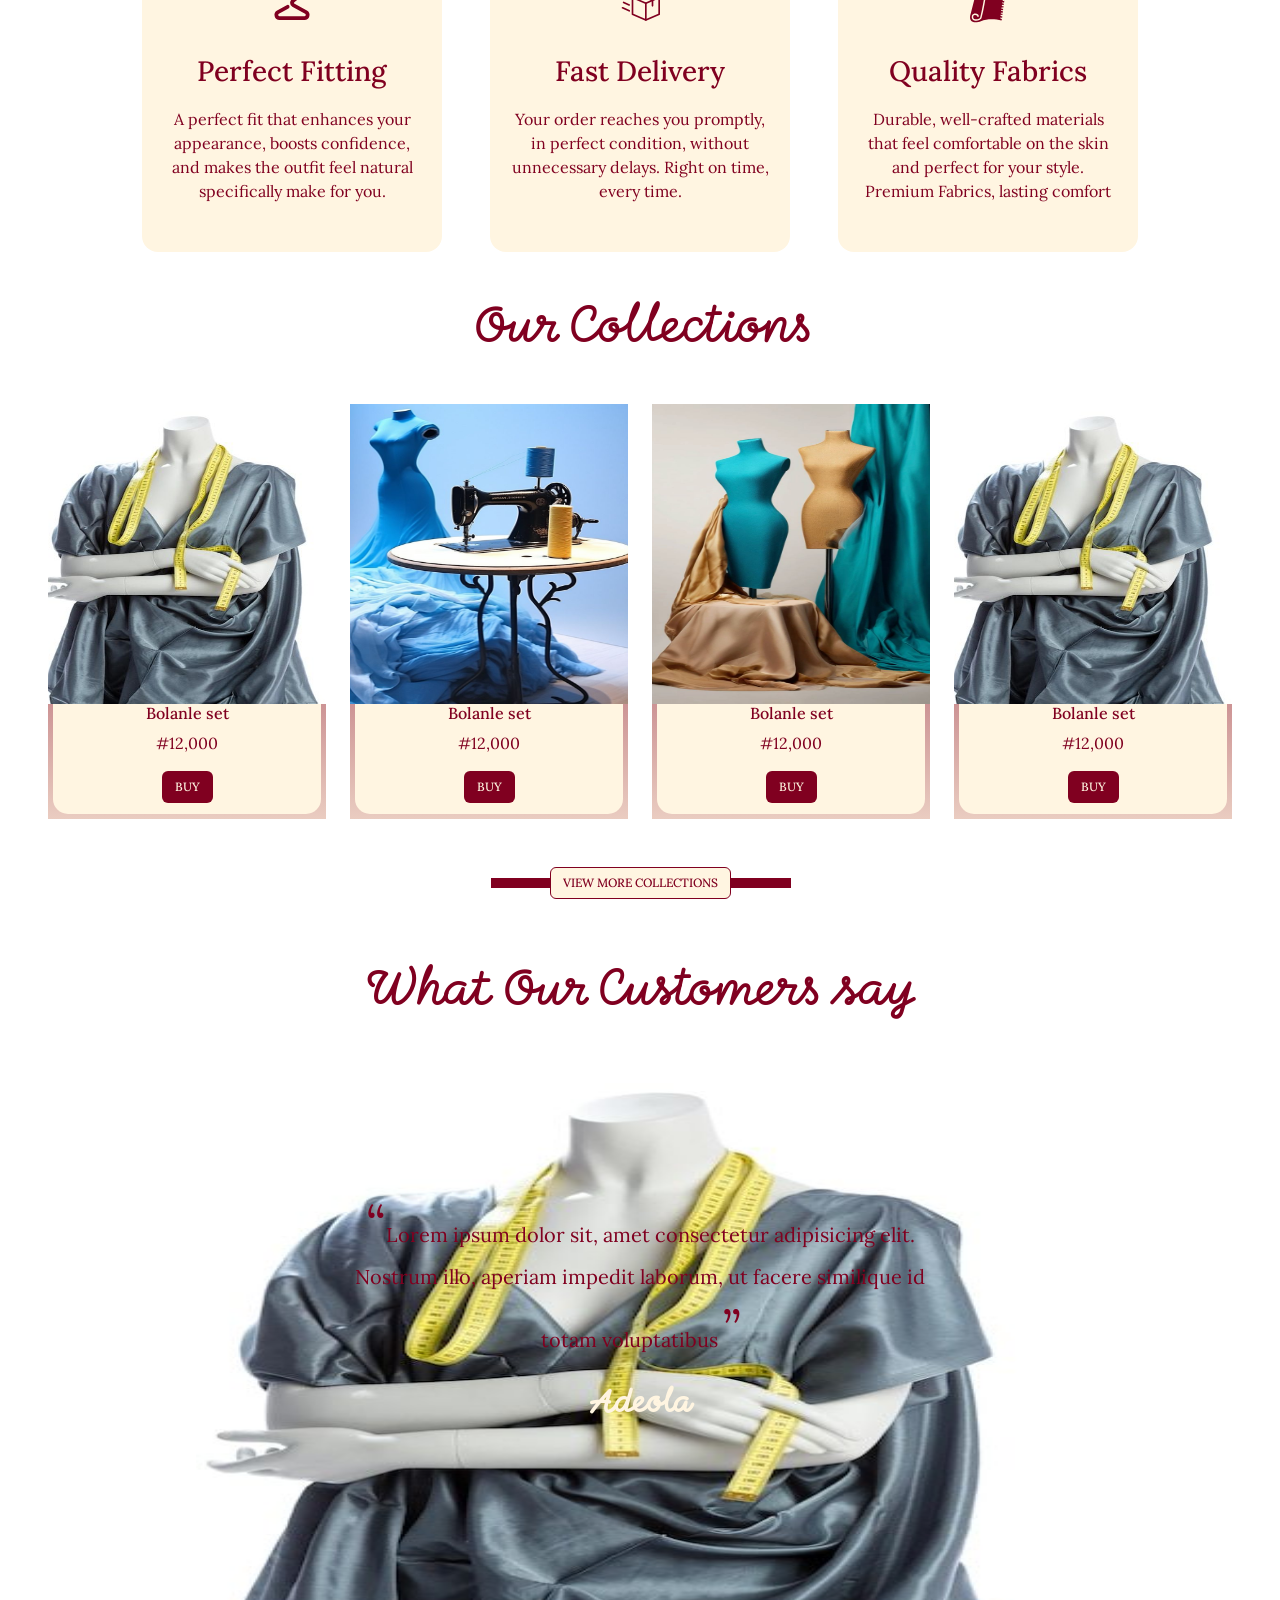
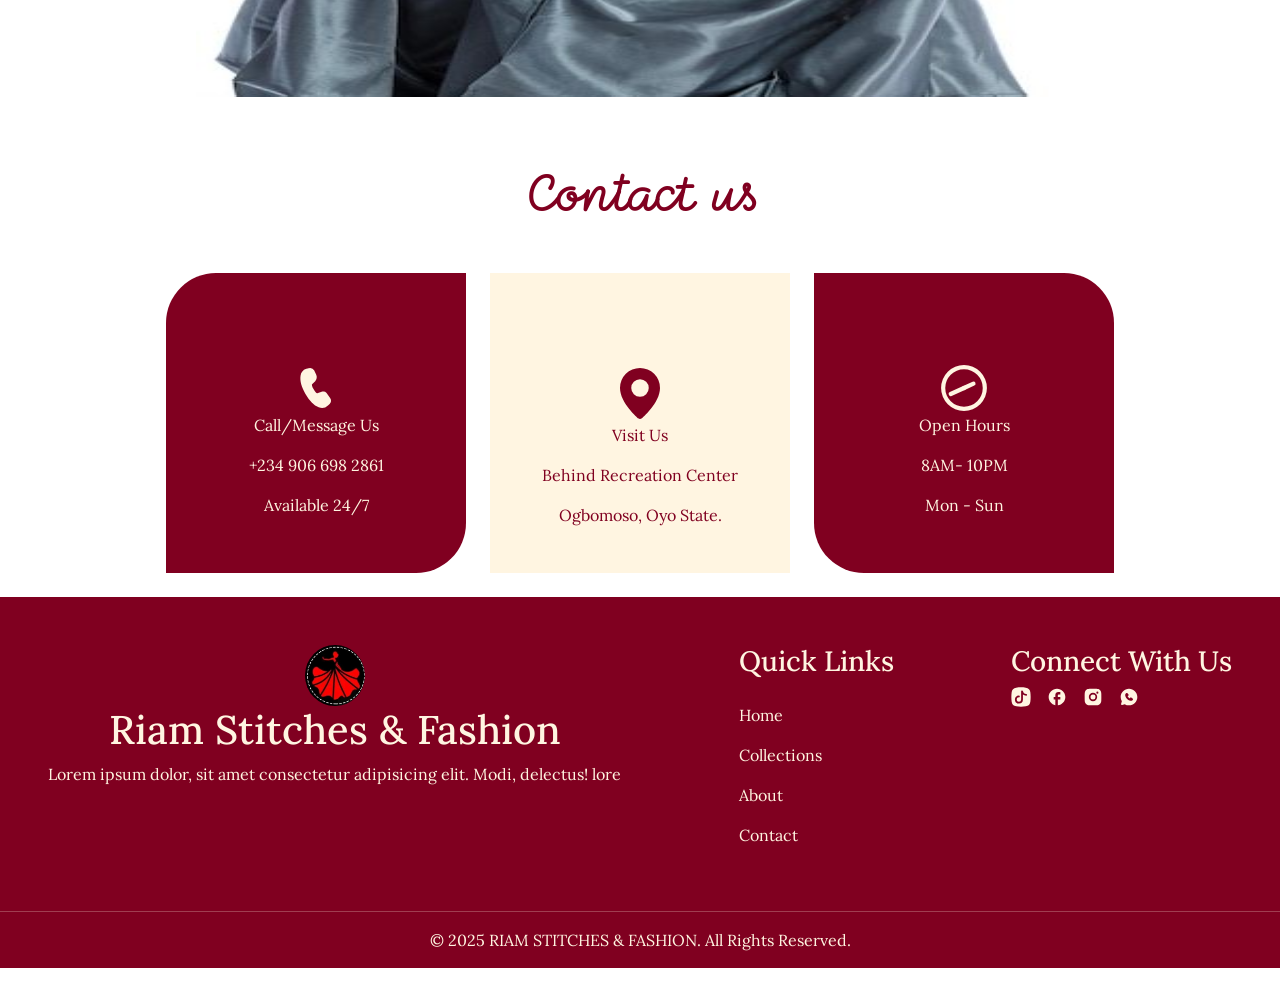
==== commit 4ae10050: "riam" ====
--- a/index.html
+++ b/index.html
@@ -125,6 +125,9 @@
             text-decoration: none;
             color: #FFF5E1;
         }
+        .carouseltext{
+            font-size: 20px;
+        }
         @media (max-width:767px) {
             .offerImg{
                 width: 250px;
@@ -138,6 +141,9 @@
             .foot{
                 display: flex;
                 flex-direction: column; 
+            }
+            .carouseltext{
+                font-size: 12px;
             }
         }
        
@@ -322,21 +328,21 @@
                 <div class="carousel-item active">
                     <img src="Images/891d76a47168f39f7684f520dab3b68e.jpg" alt="" width="100%" style="height: 70vh;">
                     <div class="carousel-caption" style="position: absolute; top: 100;">
-                        <p style="font-size: 20px; color: #800020;"><span style="font-size: 50px; color: #800020;">&ldquo;</span>Lorem ipsum dolor sit, amet consectetur adipisicing elit. Nostrum illo, aperiam impedit laborum, ut facere similique id totam voluptatibus <span style="font-size: 50px; color: #800020;">&rdquo;</span></p>
+                        <p class="carouseltext" style=" color: #800020;"><span style="font-size: 50px; color: #800020;">&ldquo;</span>Lorem ipsum dolor sit, amet consectetur adipisicing elit. Nostrum illo, aperiam impedit laborum, ut facere similique id totam voluptatibus <span style="font-size: 50px; color: #800020;">&rdquo;</span></p>
                         <span style="font-family: Momo Signature, cursive; font-size: 25px; padding-top: 50px; color: #FFF5E1; font-weight: bolder;">Adeola</span>
                     </div>
                 </div>
                 <div class="carousel-item">
                     <img src="Images/71b175bae83ae45d38d9b7b105c59c78.jpg" alt="" width="100%" style="height: 70vh;">
                     <div class="carousel-caption" style="position: absolute; top: 100;">
-                        <p style="font-size: 20px; color: #800020;"><span style="font-size: 50px; color: #800020;">&ldquo;</span>Lorem ipsum dolor sit, amet consectetur adipisicing elit. Nostrum illo, aperiam impedit laborum, ut facere similique id totam voluptatibus  <span style="font-size: 50px; color: #800020;">&rdquo;</span></p>
+                        <p class="carouseltext" style="color: #800020;"><span style="font-size: 50px; color: #800020;">&ldquo;</span>Lorem ipsum dolor sit, amet consectetur adipisicing elit. Nostrum illo, aperiam impedit laborum, ut facere similique id totam voluptatibus  <span style="font-size: 50px; color: #800020;">&rdquo;</span></p>
                         <span style="font-family: Momo Signature, cursive; font-size: 25px; padding-top: 50px; color: #FFF5E1; font-weight: bolder;">Adeola</span>
                     </div>
                 </div>
                 <div class="carousel-item">
                     <img src="Images/891d76a47168f39f7684f520dab3b68e.jpg" alt="" width="100%" style="height: 70vh;">
                     <div class="carousel-caption" style="position: absolute; top: 100;">
-                        <p style="font-size: 20px; color: #800020;"><span style="font-size: 50px; color: #800020;">&ldquo;</span>Lorem ipsum dolor sit, amet consectetur adipisicing elit. Nostrum illo, aperiam impedit laborum, ut facere similique id totam voluptatibus <span style="font-size: 50px; color: #800020;">&rdquo;</span></p>
+                        <p class="carouseltext" style="color: #800020;"><span style="font-size: 50px; color: #800020;">&ldquo;</span>Lorem ipsum dolor sit, amet consectetur adipisicing elit. Nostrum illo, aperiam impedit laborum, ut facere similique id totam voluptatibus <span style="font-size: 50px; color: #800020;">&rdquo;</span></p>
                         <span style="font-family: Momo Signature, cursive; font-size: 25px; padding-top: 10px; color: #FFF5E1; font-weight: bolder;">Adeola</span>
                     </div>
                 </div>
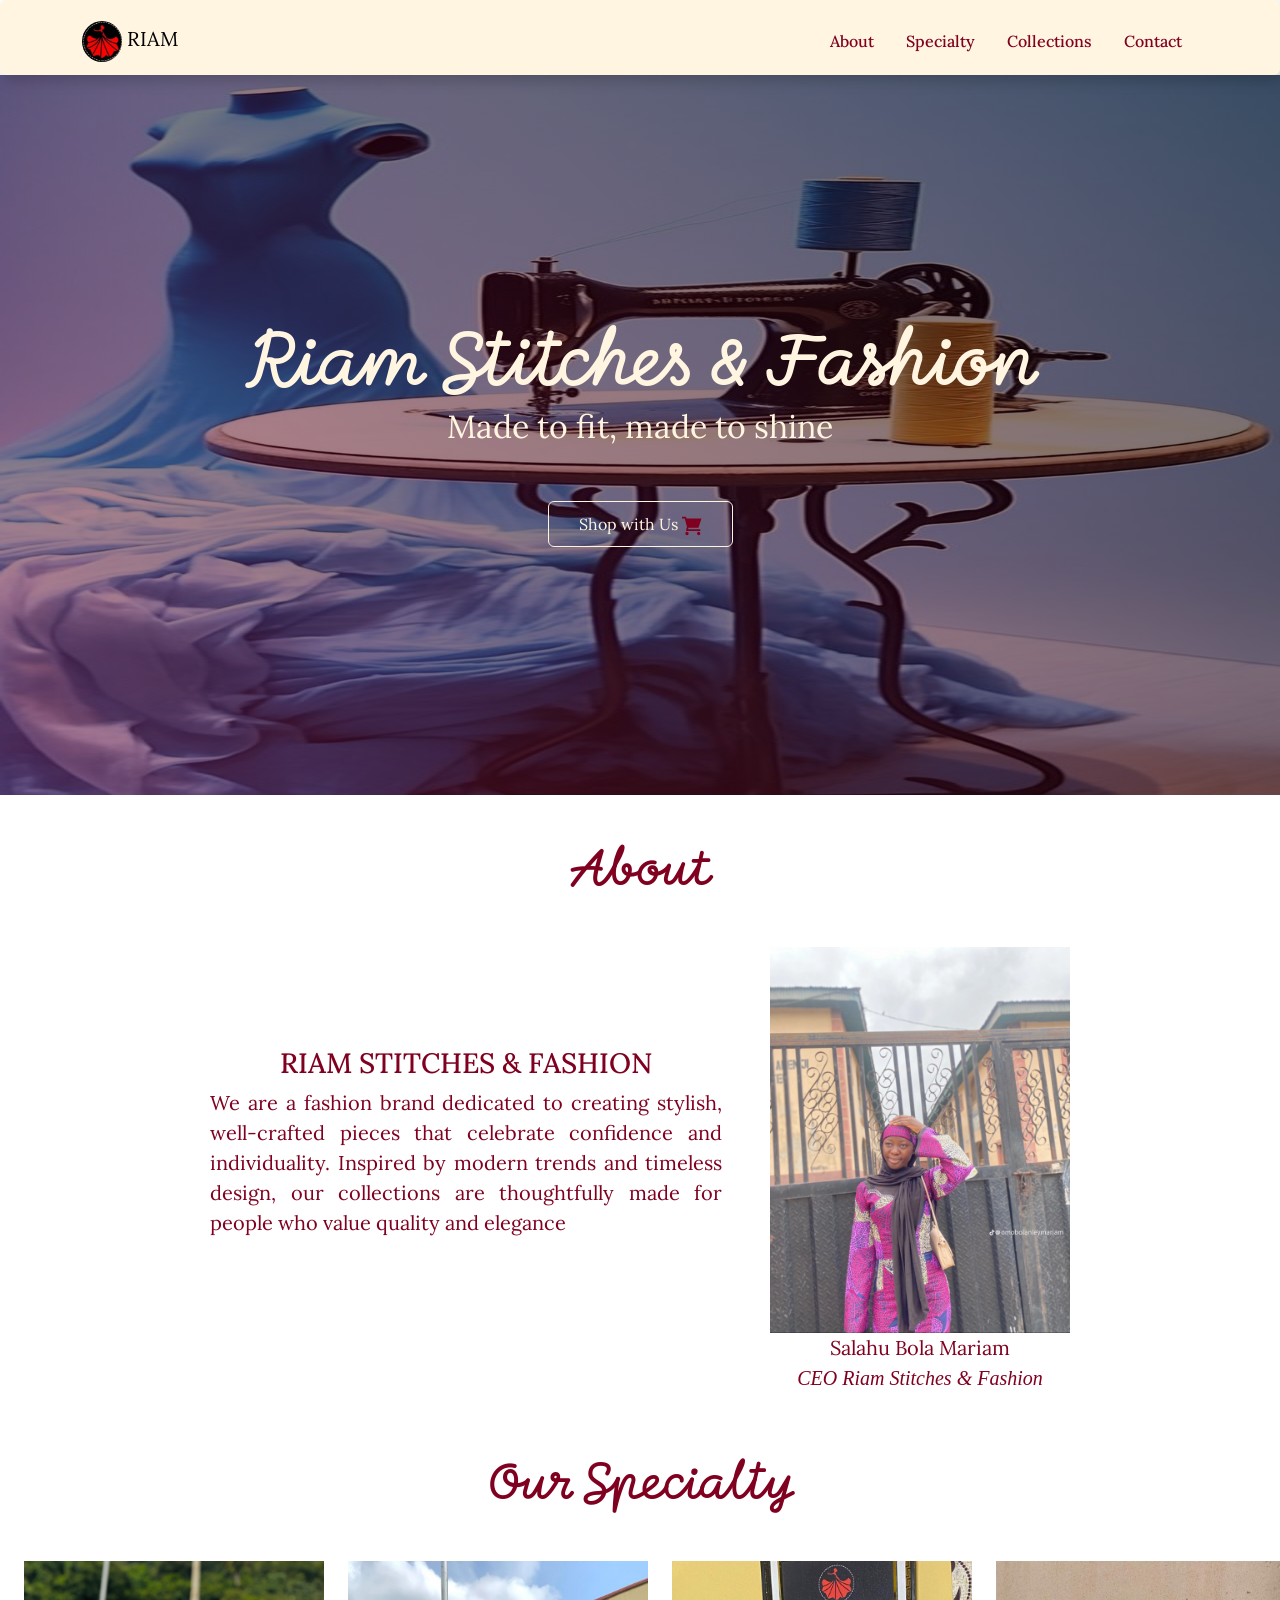
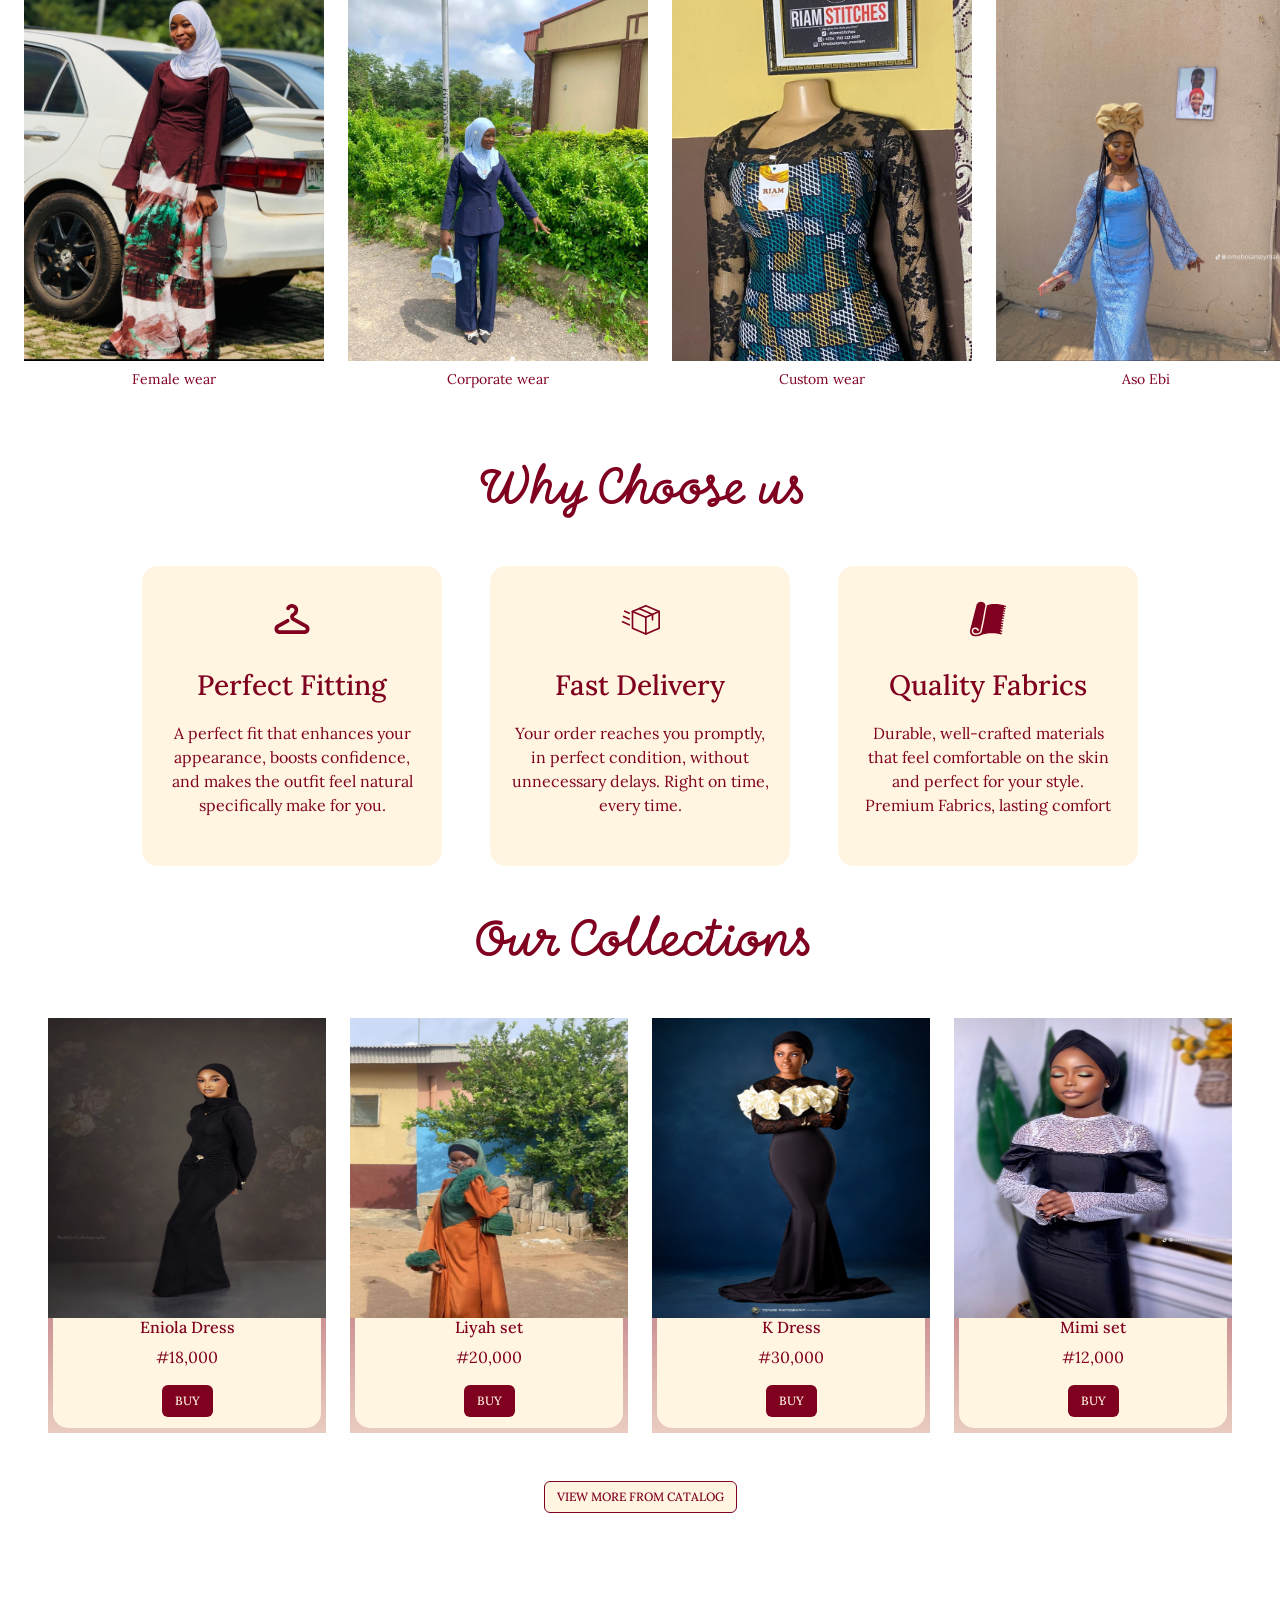
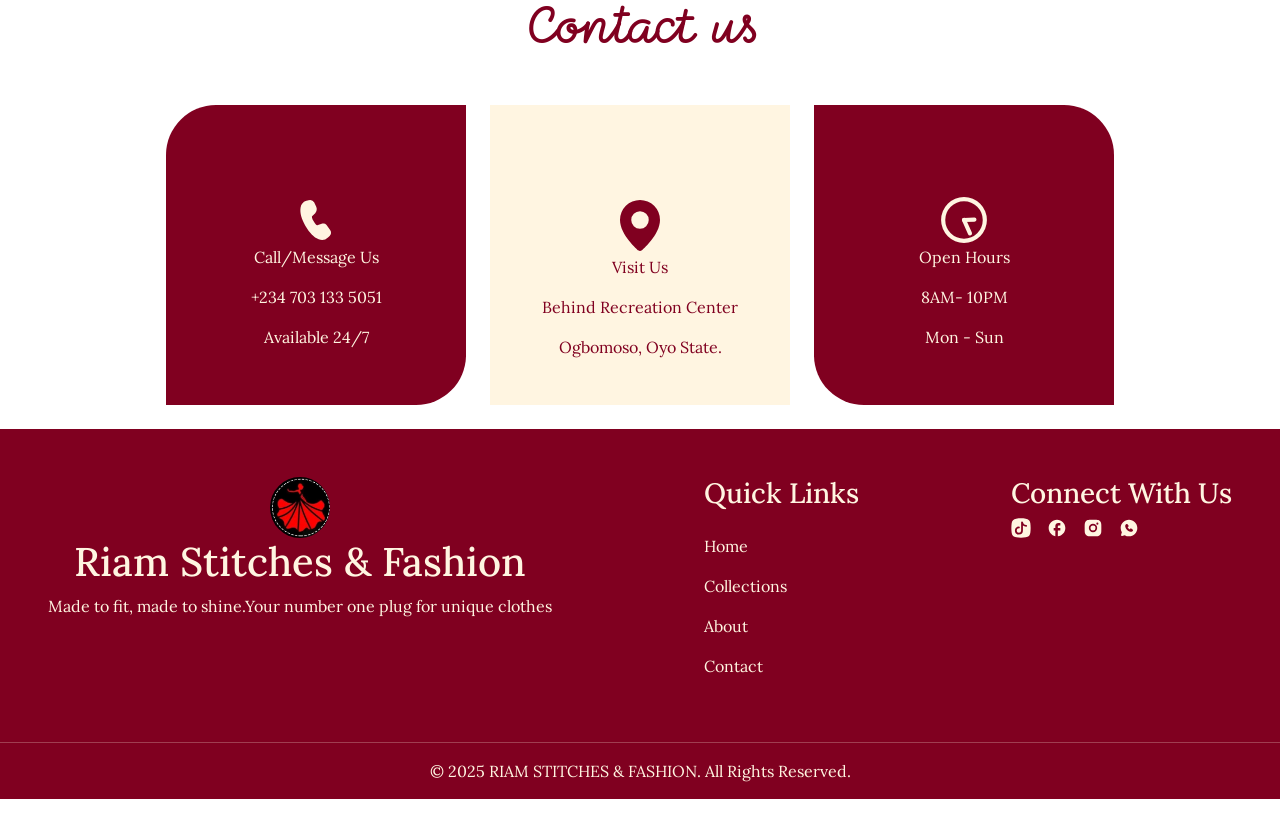
==== commit 7654f4c8: "riam" ====
--- a/index.html
+++ b/index.html
@@ -8,153 +8,14 @@
     <link rel="preconnect" href="https://fonts.googleapis.com">
 <link rel="preconnect" href="https://fonts.gstatic.com" crossorigin>
 <link href="https://fonts.googleapis.com/css2?family=Dancing+Script:wght@400..700&family=Italiana&family=Jost:ital,wght@0,100..900;1,100..900&family=Lora:ital,wght@0,400..700;1,400..700&family=Luckiest+Guy&family=Momo+Signature&display=swap" rel="stylesheet">
-    <style>
-        body{
-            /* height: 600vh; */
-            /* background-color: #FFF8F2; */
-            font-family: "Lora", serif;
-            color: #FFF5E1;
-        }
-        .navbar{
-            background-color: #FFF5E1;
-            box-shadow: 5px 5px 15px rgba(0, 0, 0, 0.2);
-            position: sticky;
-            top: 0;
-            z-index: 100;
-        }
-        /* end of nav  */
-        .hero{
-            width: 100%;
-            height: 80vh;
-            background-image: linear-gradient(45deg,#8000207a, rgba(0, 0, 0, 0.575)), url(Images/1a6a8e1038b3920b58f4c620daa154cc.jpg);
-            background-repeat: no-repeat;
-            background-size: 100% 100%;
-            background-position: center;
-            
-        }
-        .heroh1{
-             font-family: "Momo Signature", cursive;
-             color:#FFF5E1;
-             text-align: center;
-             font-size: 60px;
-        }
-        .herobtn{
-            border: 1px solid #FFF5E1;
-            padding: 10px 30px;
-            color: #FFF5E1;
-            margin-top: 50px;
-            width: fit-content;
-        }
-
-        .offerImg{
-            width: 300px;
-            height: 400px;
-        }
-
-        .chooseCard{
-            width: 300px;
-            height: 300px;
-            background-color: #FFF5E1;
-            display: flex;
-            flex-direction: column;
-            align-items: center;
-            justify-content: center;
-            gap: 10px;
-            padding: 20px;
-        }
-        .collectionCard{
-            position: relative;
-            overflow: hidden;
-        }
-        .collectionCard::before{
-            content: "";
-            position: absolute;
-            width: 300px;
-            height: 120%;
-            background: linear-gradient(180deg, #800020, #FFF5E1);
-            animation: rotate 3s linear infinite;
-            z-index: -10;
-        }
-        @keyframes rotate {
-            from{
-                transform: rotate(0deg);
-            }
-            to {
-                transform: rotate(360deg);
-            }
-        }
-        .collectionCard::after{
-            content: "";
-            position: absolute;
-            inset:5px;
-            background: #FFF5E1;
-            border-radius: 15px;
-            z-index: -10;
-        }
-        .btnline{
-            position: relative;
-            background-color: #FFF5E1;
-        }
-        .line{
-            position: absolute;
-            bottom: 10;
-            left: -60 ;
-            width: 300px;
-            height: 10px;
-            background-color: #800020;
-            z-index: -10;
-        }
-        .contactCard{
-            width: 300px;
-            height: 300px;
-            padding: 20px;
-            text-align: center;
-            padding-top: 90px; 
-        }
-        .contactCard:hover{
-            transform: translate(5px);
-        }
-        footer{
-            margin-top: 20px;
-            background-color: #800020;
-            color: #FFF5E1;
-            width: 100%;
-            /* height: 60vh; */
-        }
-        footer a{
-            text-decoration: none;
-            color: #FFF5E1;
-        }
-        .carouseltext{
-            font-size: 20px;
-        }
-        @media (max-width:767px) {
-            .offerImg{
-                width: 250px;
-                height: 350px;
-            }
-            .chooseCards, .collectionCards, .contact{
-                display: flex;
-                flex-direction: column;
-                align-items: center;
-            }
-            .foot{
-                display: flex;
-                flex-direction: column; 
-            }
-            .carouseltext{
-                font-size: 12px;
-            }
-        }
-       
-    </style>
+<link rel="stylesheet" href="style.css">
     
 </head>
 <body>
     <nav class="navbar navbar-expand-lg d-flex justify-content-between px-5 pt-3 rounded-2" >
             <div class="container">
                 <div class="d-flex align-items-center">
-                <a href="" class="navbar-brand"><img src="Images/riamlogo.jpg" alt="" width="40px" class="rounded-circle"> RIAM</a>
+                <a href="#home" class="navbar-brand"><img src="Images/riamlogo.jpg" alt="" width="40px" class="rounded-circle"> RIAM</a>
                 </div>
                 <button class="navbar-toggler" data-bs-toggle="collapse" data-bs-target="#navbarLinks">
                 <img src="icons/tdesign--menu-unfold.svg" alt="" width="30px">
@@ -162,16 +23,16 @@
                 <div class="collapse navbar-collapse" id="navbarLinks">
                     <ul class="navbar-nav ms-auto">
                         <li class="nav-item">
-                            <a href="" class="nav-link  px-3 fw-medium" style="color: #800020;">About</a>
-                        </li>
-                        <li class="nav-item">
-                            <a href="" class="nav-link  px-3 fw-medium" style="color: #800020;">Specialty</a>
-                        </li>
-                        <li class="nav-item">
-                            <a href="" class="nav-link  px-3 fw-medium" style="color: #800020;">Collections</a>
-                        </li>
-                        <li class="nav-item">
-                            <a href="" class="nav-link  px-3 fw-medium" style="color: #800020;">Contact</a>
+                            <a href="#about" class="nav-link  px-3 fw-medium" style="color: #800020;">About</a>
+                        </li>
+                        <li class="nav-item">
+                            <a href="#specialty" class="nav-link  px-3 fw-medium" style="color: #800020;">Specialty</a>
+                        </li>
+                        <li class="nav-item">
+                            <a href="#collections" class="nav-link  px-3 fw-medium" style="color: #800020;">Collections</a>
+                        </li>
+                        <li class="nav-item">
+                            <a href="#contact" class="nav-link  px-3 fw-medium" style="color: #800020;">Contact</a>
                         </li>
                     </ul>
                 </div> 
@@ -179,7 +40,7 @@
     </nav>
     
     <!-- hero section  -->
-   <section class="hero d-flex justify-content-center align-items-center ">
+   <section class="hero d-flex justify-content-center align-items-center " id="home">
     <div>
         <h1 class="heroh1">Riam Stitches & Fashion</h1>
     <p class="fs-2 text-center">Made to fit, made to shine</p>
@@ -187,39 +48,55 @@
     </div>
    </section>
 
-
+<!-- about  -->
+ <section id="about">
+    <h1 style="color: #800020;  font-family: Momo Signature, cursive;" class="text-center py-3 py-lg-5">About</h1>
+    <section class="d-lg-flex justify-content-center gap-5 mx-auto aboutt">
+        <div class="aboutleft" >
+            <h3 style="color: #800020;  font-family: lora;" class="text-center">RIAM STITCHES & FASHION</h3>
+            <p style="color: #800020;  font-family: lora; font-size: 20px; text-align: justify;"> We are a fashion brand dedicated to creating stylish, well-crafted pieces that celebrate confidence and individuality. Inspired by modern trends and timeless design, our collections are thoughtfully made for people who value quality and elegance </p>
+        </div>
+        <div class="aboutright">
+            <img src="Images/temp_image_FFC9A0E3-4627-4FEA-A357-36BD7D8A6F33.webp" alt="" width="300px">
+            <span style="color: #800020;  font-family: lora; font-size: 20px; text-align: center" class="d-block">Salahu Bola Mariam</span>
+            <p style="color: #800020;  font-family: lora; font-size: 20px; text-align: center;"> <i>CEO Riam Stitches & Fashion</i></p>
+        </div>
+
+    </section>
+ </section>
 <!-- what we offer   -->
- <section class="offer">
+ <section class="offer" id="specialty">
     <h1 style="color: #800020;  font-family: Momo Signature, cursive;" class="text-center py-5">Our Specialty</h1>
    <section class="d-flex gap-4 align-items-center ms-4"  style="overflow-x: auto; overflow-y: hidden; white-space: nowrap; scrollbar-width: none; -ms-overflow-style: none;">
     
     <div style="font-size: 14px; flex-shrink: 0;">
-        <img src="Images/8af22f9af05fa12af6fdbe171cb85d32.jpg" alt="" class="offerImg">
-        <p style="color: #800020;" class="text-center p-2">Women's wear</p>
-    </div>
-     <div style="font-size: 14px; flex-shrink: 0;">
-        <img src="Images/8af22f9af05fa12af6fdbe171cb85d32.jpg" alt="" class="offerImg">
-        <p style="color: #800020;" class="text-center p-2">Women's wear</p>
-    </div>
-     <div style="font-size: 14px; flex-shrink: 0;">
-        <img src="Images/8af22f9af05fa12af6fdbe171cb85d32.jpg" alt="" class="offerImg">
-        <p style="color: #800020;" class="text-center p-2">Women's wear</p>
-    </div>
-     <div style="font-size: 14px; flex-shrink: 0;">
-        <img src="Images/8af22f9af05fa12af6fdbe171cb85d32.jpg" alt="" class="offerImg">
-        <p style="color: #800020;" class="text-center p-2">Women's wear</p>
-    </div>
-     <div style="font-size: 14px; flex-shrink: 0;">
-        <img src="Images/8af22f9af05fa12af6fdbe171cb85d32.jpg" alt="" class="offerImg">
-        <p style="color: #800020;" class="text-center p-2">Women's wear</p>
-    </div>
-     <div style="font-size: 14px; flex-shrink: 0;">
-        <img src="Images/8af22f9af05fa12af6fdbe171cb85d32.jpg" alt="" class="offerImg">
-        <p style="color: #800020;" class="text-center p-2">Women's wear</p>
-    </div>
-     <div style="font-size: 14px; flex-shrink: 0;">
-        <img src="Images/8af22f9af05fa12af6fdbe171cb85d32.jpg" alt="" class="offerImg">
-        <p style="color: #800020;" class="text-center p-2">Women's wear</p>
+        <img src="Images/Screenshot_20260106-104113_1.png" alt="" class="offerImg">
+        <p style="color: #800020;" class="text-center p-2">Female wear</p>
+    </div>
+     <div style="font-size: 14px; flex-shrink: 0;">
+        <img src="Images/IMG-20251221-WA0115.jpg" alt="" class="offerImg">
+        <p style="color: #800020;" class="text-center p-2">Corporate wear</p>
+    </div>
+     <div style="font-size: 14px; flex-shrink: 0;">
+        <img src="Images/IMG-20251221-WA0117.jpg" alt="" class="offerImg">
+        <p style="color: #800020;" class="text-center p-2">Custom wear</p>
+    </div>
+     <div style="font-size: 14px; flex-shrink: 0;">
+        <img src="Images/temp_image_062333F3-613A-4802-8403-035480F95DD6.webp" alt="" class="offerImg">
+        <p style="color: #800020;" class="text-center p-2">Aso Ebi</p>
+    </div>
+    
+     <div style="font-size: 14px; flex-shrink: 0;">
+        <img src="Images/Screenshot_20260106-105401_1.png" alt="" class="offerImg">
+        <p style="color: #800020;" class="text-center p-2">Khimar & Inner caps</p>
+    </div>
+     <div style="font-size: 14px; flex-shrink: 0;">
+        <img src="Images/temp_image_762FC83A-3E10-4C3C-8A91-E7833A5B0376.webp" alt="" class="offerImg">
+        <p style="color: #800020;" class="text-center p-2">Style Recreation</p>
+    </div>
+     <div style="font-size: 14px; flex-shrink: 0;">
+        <img src="Images/b1294da26fb54e8bae1ee9ab4de4a78a.jpg" alt="" class="offerImg">
+        <p style="color: #800020;" class="text-center p-2">Fabrics sourcing</p>
     </div>
     
    </section>
@@ -248,39 +125,38 @@
   </section>
 
   <!-- collections  -->
-<section class="collection px-5">
+<section class="collection px-5" id="collections">
     <h1 style="color: #800020;  font-family: Momo Signature, cursive;" class="text-center py-5">Our Collections</h1>
     <section class="d-md-flex gap-4 collectionCards">
         <div class="collectionCard d-flex align-items-center" style="flex-direction: column;">
-            <img src="Images/891d76a47168f39f7684f520dab3b68e.jpg" alt="" width="300px" height="300px" class="">
-            <h6 style="color: #800020; ">Bolanle set</h6>
+            <img src="Images/Screenshot_20260106-103930_1.png" alt="" width="300px" height="300px" class="">
+            <h6 style="color: #800020; ">Eniola Dress</h6>
+            <p style="color: #800020;">#18,000</p>
+            <a href="" class="btn fw-medium mb-3" style="background-color: #800020; color: #FFF5E1; font-size: 12px;">BUY</a>
+        </div>
+       
+        <div class="collectionCard d-flex align-items-center" style="flex-direction: column;">
+            <img src="Images/Screenshot_20260106-105336_1.png" alt="" width="300px" height="300px" class="">
+            <h6 style="color: #800020; ">Liyah set</h6>
+            <p style="color: #800020;">#20,000</p>
+            <a href="" class="btn fw-medium mb-3" style="background-color: #800020; color: #FFF5E1; font-size: 12px;">BUY</a>
+        </div>
+        <div class="collectionCard d-flex align-items-center" style="flex-direction: column;">
+            <img src="Images/Screenshot_20260106-103954_1.png" alt="" width="300px" height="300px" class="">
+            <h6 style="color: #800020; ">K Dress</h6>
+            <p style="color: #800020;">#30,000</p>
+            <a href="" class="btn fw-medium mb-3" style="background-color: #800020; color: #FFF5E1; font-size: 12px;">BUY</a>
+        </div>
+        <div class="collectionCard d-flex align-items-center" style="flex-direction: column;">
+            <img src="Images/temp_image_762FC83A-3E10-4C3C-8A91-E7833A5B0376.webp" alt="" width="300px" height="300px" class="">
+            <h6 style="color: #800020; ">Mimi set</h6>
             <p style="color: #800020;">#12,000</p>
             <a href="" class="btn fw-medium mb-3" style="background-color: #800020; color: #FFF5E1; font-size: 12px;">BUY</a>
         </div>
-       
-        <div class="collectionCard d-flex align-items-center" style="flex-direction: column;">
-            <img src="Images/1a6a8e1038b3920b58f4c620daa154cc.jpg" alt="" width="300px" height="300px" class="">
-            <h6 style="color: #800020; ">Bolanle set</h6>
-            <p style="color: #800020;">#12,000</p>
-            <a href="" class="btn fw-medium mb-3" style="background-color: #800020; color: #FFF5E1; font-size: 12px;">BUY</a>
-        </div>
-        <div class="collectionCard d-flex align-items-center" style="flex-direction: column;">
-            <img src="Images/8af22f9af05fa12af6fdbe171cb85d32.jpg" alt="" width="300px" height="300px" class="">
-            <h6 style="color: #800020; ">Bolanle set</h6>
-            <p style="color: #800020;">#12,000</p>
-            <a href="" class="btn fw-medium mb-3" style="background-color: #800020; color: #FFF5E1; font-size: 12px;">BUY</a>
-        </div>
-        <div class="collectionCard d-flex align-items-center" style="flex-direction: column;">
-            <img src="Images/891d76a47168f39f7684f520dab3b68e.jpg" alt="" width="300px" height="300px" class="">
-            <h6 style="color: #800020; ">Bolanle set</h6>
-            <p style="color: #800020;">#12,000</p>
-            <a href="" class="btn fw-medium mb-3" style="background-color: #800020; color: #FFF5E1; font-size: 12px;">BUY</a>
-        </div>
     </section>
      <div class="d-flex  justify-content-center pt-5 ">
-        <a href="" class="btn fw-medium mb-3 btnline" style="border:1px solid #800020; color: #800020; font-size: 12px;">VIEW MORE COLLECTIONS
-            <div class="line "></div>
-        </a>
+        <a href="" class="btn fw-medium mb-3 btnline" style="border:1px solid #800020; color: #800020; font-size: 12px;">VIEW MORE FROM CATALOG
+            </a>
      </div>
   </section>
  <!-- what our customer says  -->
@@ -320,7 +196,7 @@
     </section>
    
   </section> -->
- <section class="customer px-5">
+ <!-- <section class="customer px-5">
     <h1 style="color: #800020;  font-family: Momo Signature, cursive;" class="text-center py-5">What Our Customers say</h1>
     <section class=" customerCards">
         <div id="carouselText" class="carousel slide carousel-fade w-75 mx-auto" data-bs-ride="carousel">
@@ -350,15 +226,15 @@
         </div>
     </div>
     </section>
- </section>
+ </section> -->
   <!-- Contact -->
-   <section class="px-5 my-4">
+   <section class="px-5 my-4" id="contact">
     <h1 style="color: #800020;  font-family: Momo Signature, cursive;" class="text-center py-5">Contact us</h1>
    <section class=" d-md-flex justify-content-center gap-4 contact">
      <div class="contactCard" style="background-color: #800020; color: #FFF5E1; border-radius: 50px 0px ;">
         <img src="icons/fluent--call-20-filled.svg" alt="" width="50px">
         <p>Call/Message Us </p>
-        <p>+234 906 698 2861</p>
+        <p>+234 703 133 5051</p>
         <p>Available 24/7</p>
      </div>
      <div class="contactCard" style="background-color: #FFF5E1; color: #800020;">
@@ -381,14 +257,14 @@
         <div class="d-flex align-items-center" style="flex-direction: column;">
         <img src="Images/riamlogo.jpg" alt="" class="rounded-circle" width="60px" >
         <h1>Riam Stitches & Fashion</h1>
-        <p>Lorem ipsum dolor, sit amet consectetur adipisicing elit. Modi, delectus! lore</p>
+        <p>Made to fit, made to shine.Your number one plug for unique clothes</p>
     </div>
     <div class="d-flex gap-3" style="flex-direction: column;">
         <h3>Quick Links</h3>
-        <a href="">Home</a>
-        <a href="">Collections</a>
-        <a href="">About</a>
-        <a href="">Contact</a>
+        <a href="#home">Home</a>
+        <a href="#collection">Collections</a>
+        <a href="#about">About</a>
+        <a href="#contact">Contact</a>
     </div>
     <div>
         <h3>Connect With Us</h3>
--- a/style.css
+++ b/style.css
@@ -0,0 +1,172 @@
+body{
+           font-family: "Lora", serif;
+            color: #FFF5E1;
+        }
+        .navbar{
+            background-color: #FFF5E1;
+            box-shadow: 5px 5px 15px rgba(0, 0, 0, 0.2);
+            position: sticky;
+            top: 0;
+            z-index: 100;
+        }
+        .nav-item:hover, .navbar-brand:hover{
+            transform: scale(1.3);
+        }
+        /* end of nav  */
+        .hero{
+            width: 100%;
+            height: 80vh;
+            background-image: linear-gradient(45deg,#8000207a, rgba(0, 0, 0, 0.575)), url(Images/1a6a8e1038b3920b58f4c620daa154cc.jpg);
+            background-repeat: no-repeat;
+            background-size: 100% 100%;
+            background-position: center;  
+        }
+        .heroh1{
+             font-family: "Momo Signature", cursive;
+             color:#FFF5E1;
+             text-align: center;
+             font-size: 60px;
+        }
+        .herobtn{
+            border: 1px solid #FFF5E1;
+            padding: 10px 30px;
+            color: #FFF5E1;
+            margin-top: 50px;
+            width: fit-content;
+        }
+        .herobtn:hover{
+            background-color: #800020;
+        }
+        /* end of hero  */
+        .aboutleft{
+            width: 40%; 
+            padding-top: 100px;
+        }
+
+
+        .offerImg{
+            width: 300px;
+            height: 400px;
+        }
+
+        .chooseCard{
+            width: 300px;
+            height: 300px;
+            background-color: #FFF5E1;
+            display: flex;
+            flex-direction: column;
+            align-items: center;
+            justify-content: center;
+            gap: 10px;
+            padding: 20px;
+        }
+        .collectionCard{
+            position: relative;
+            overflow: hidden;
+        }
+        .collectionCard::before{
+            content: "";
+            position: absolute;
+            width: 300px;
+            height: 120%;
+            background: linear-gradient(180deg, #800020, #FFF5E1);
+            animation: rotate 3s linear infinite;
+            z-index: -10;
+        }
+        @keyframes rotate {
+            from{
+                transform: rotate(0deg);
+            }
+            to {
+                transform: rotate(360deg);
+            }
+        }
+        .collectionCard::after{
+            content: "";
+            position: absolute;
+            inset:5px;
+            background: #FFF5E1;
+            border-radius: 15px;
+            z-index: -10;
+        }
+        .btnline{
+            position: relative;
+            background-color: #FFF5E1;
+        }
+        .line{
+            position: absolute;
+            bottom: 10;
+            left: -60 ;
+            width: 300px;
+            height: 10px;
+            background-color: #800020;
+            z-index: -10;
+        }
+        .contactCard{
+            width: 300px;
+            height: 300px;
+            padding: 20px;
+            text-align: center;
+            padding-top: 90px; 
+        }
+        .contactCard:hover{
+            transform: translate(5px);
+        }
+        footer{
+            margin-top: 20px;
+            background-color: #800020;
+            color: #FFF5E1;
+            width: 100%;
+            /* height: 60vh; */
+        }
+        footer a{
+            text-decoration: none;
+            color: #FFF5E1;
+        }
+        .carouseltext{
+            font-size: 20px;
+        }
+
+
+
+
+
+        @media (max-width:767px) {
+            .nav-item{
+                padding-bottom: 10px;
+                font-size: 20px;
+                padding-left: 20px;
+            }
+            .aboutt{
+                display: flex;
+                flex-direction: column-reverse;
+            }
+            .about h1{
+                padding-bottom: 10px;
+            }
+            .aboutleft{
+                padding: 0 25px 15px 25px;
+                width: 100%;
+            }
+            .aboutright{
+                margin: 10px auto 0px auto;
+            }
+            .offerImg{
+                width: 250px;
+                height: 350px;
+            }
+            .chooseCards, .collectionCards, .contact{
+                display: flex;
+                flex-direction: column;
+                align-items: center;
+            }
+            .foot{
+                display: flex;
+                flex-direction: column; 
+            }
+            .carouseltext{
+                font-size: 12px;
+            }
+        }
+       
+    
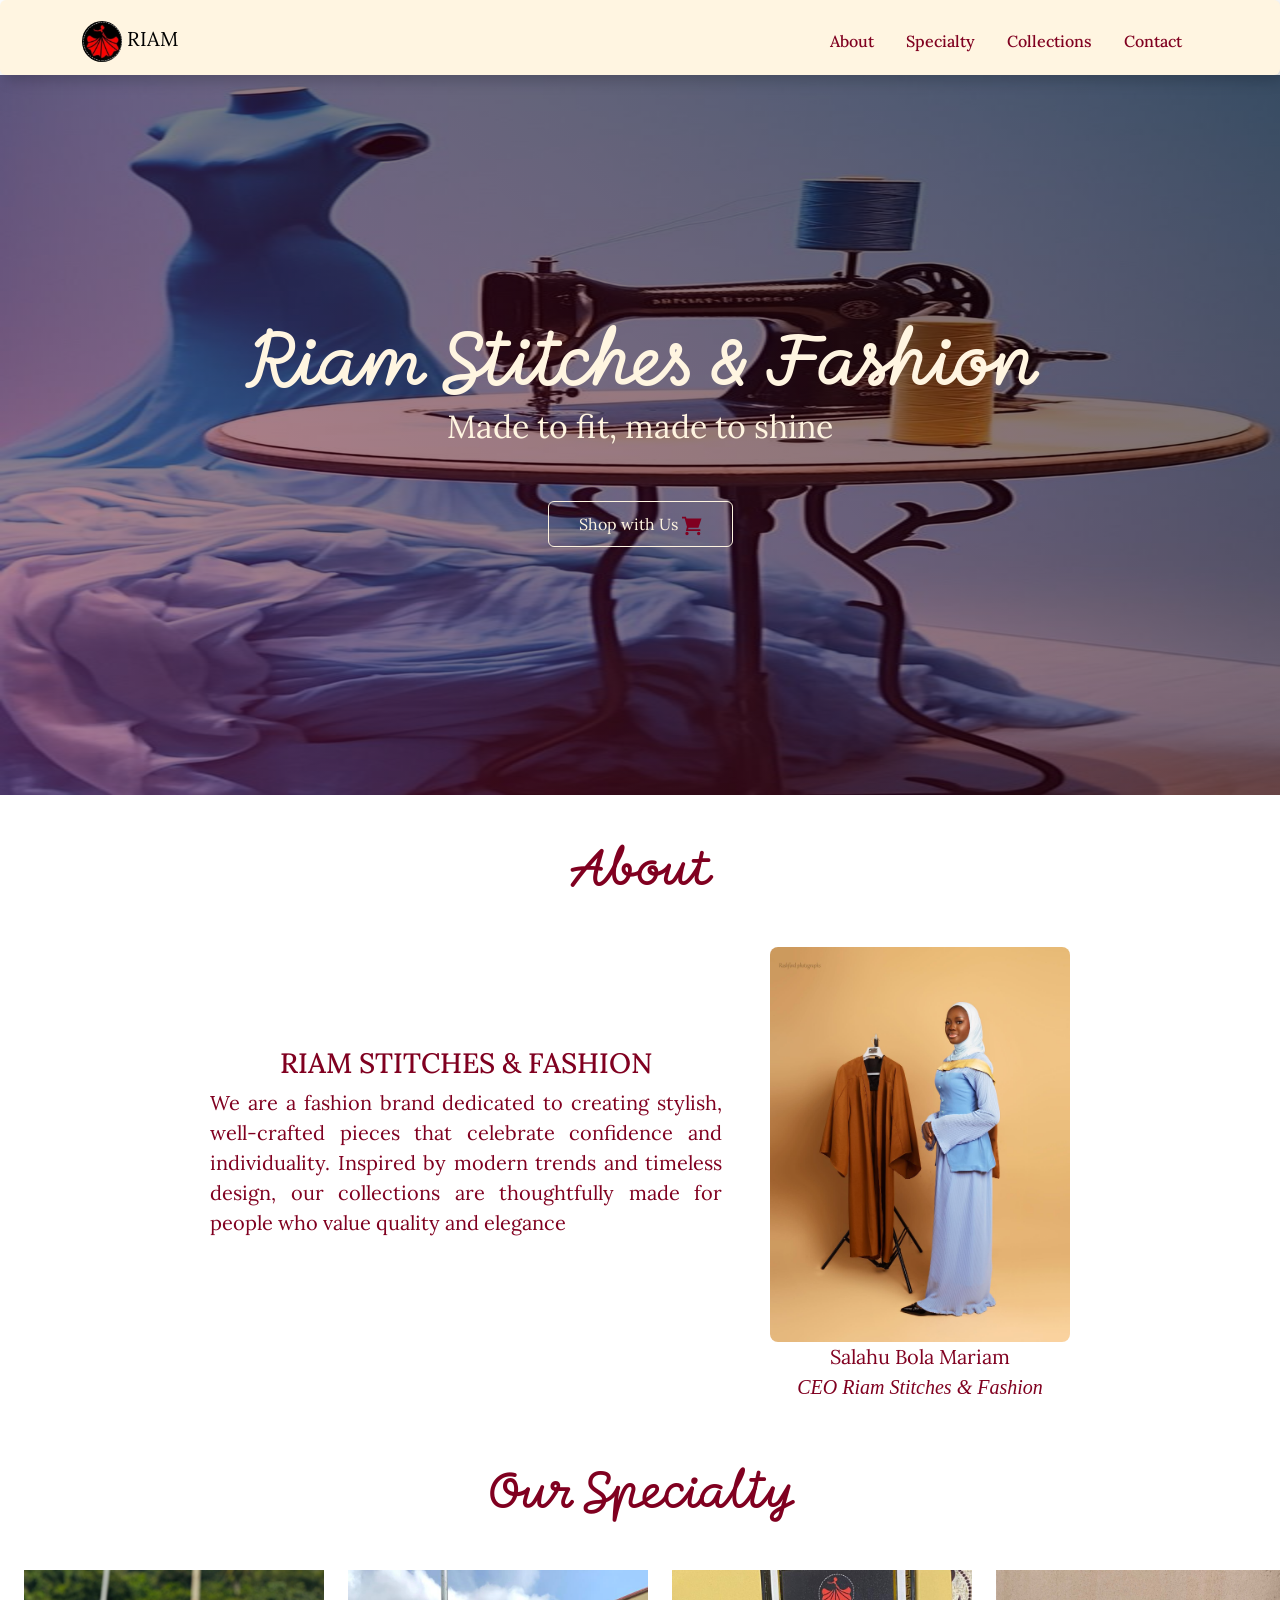
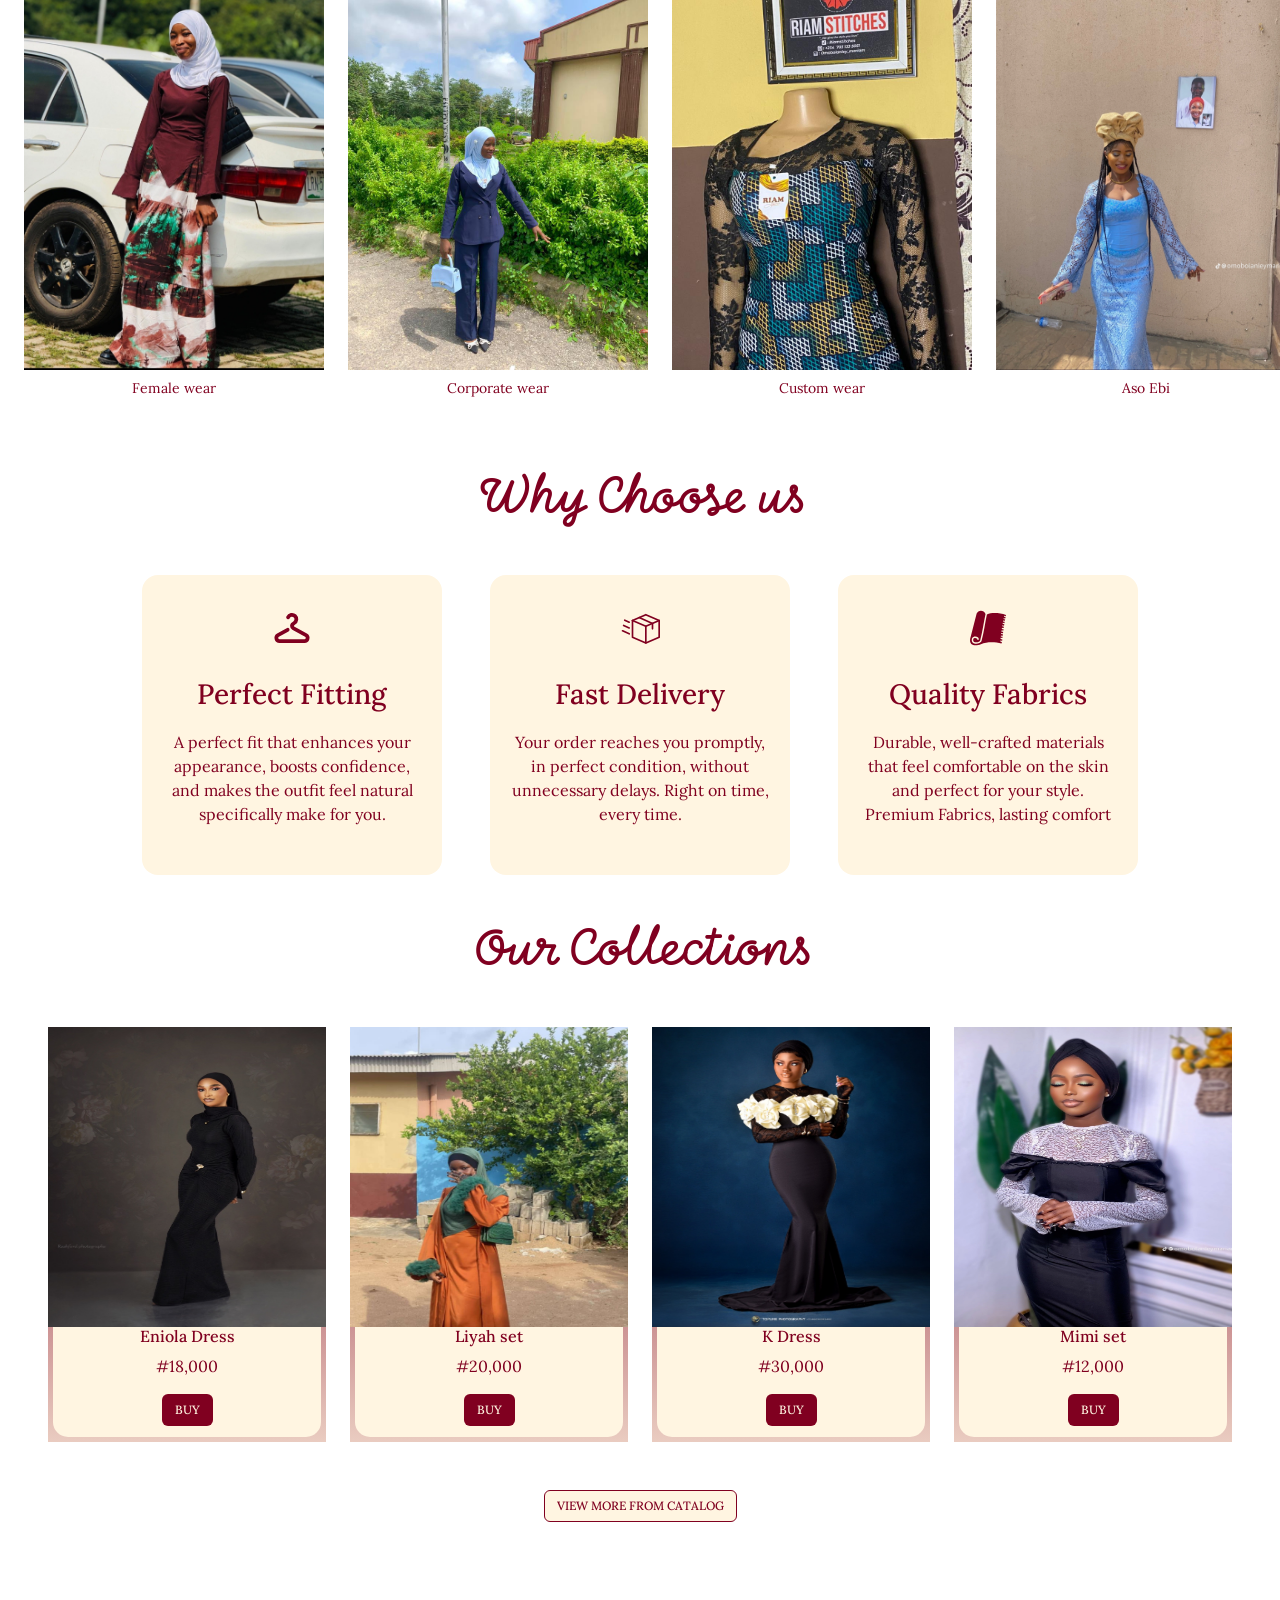
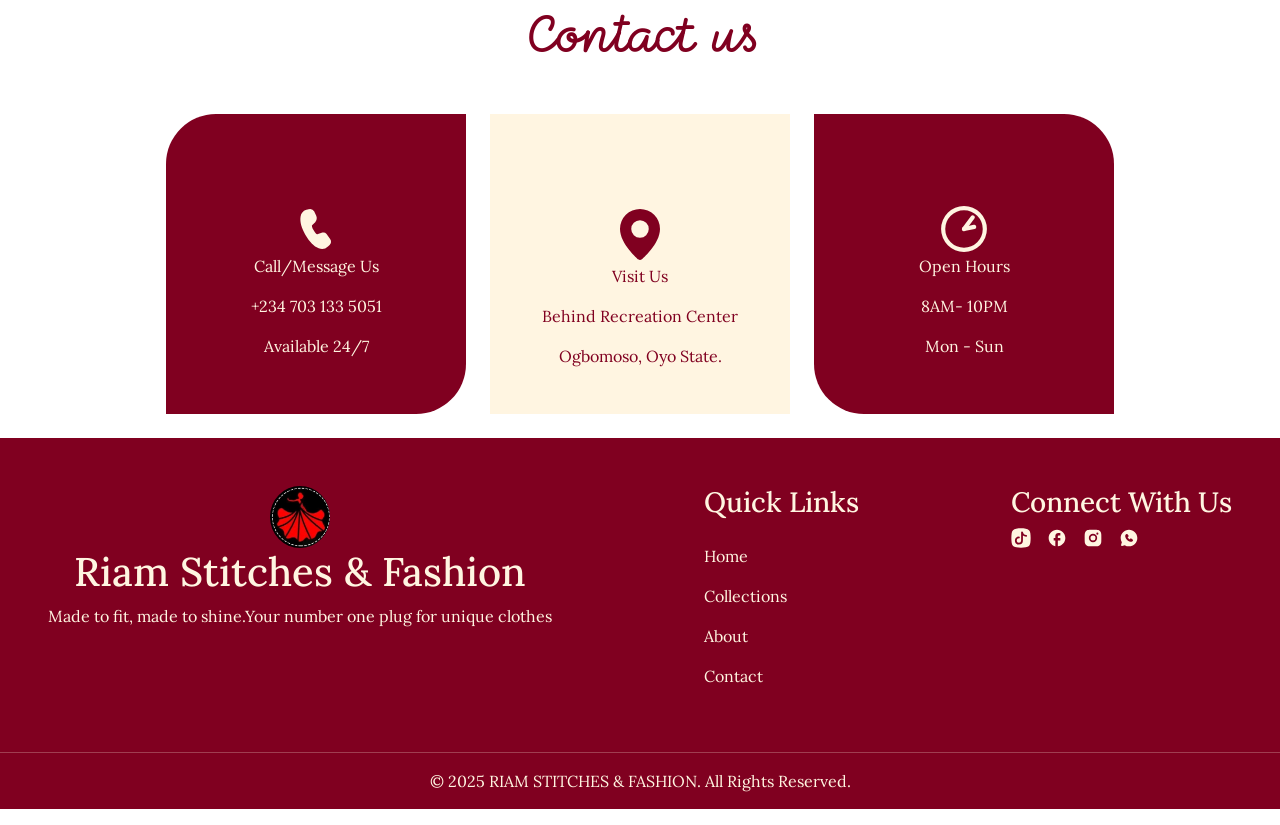
==== commit 0edcfd5f: "Add new image and update links in index.html" ====
--- a/index.html
+++ b/index.html
@@ -44,20 +44,20 @@
     <div>
         <h1 class="heroh1">Riam Stitches & Fashion</h1>
     <p class="fs-2 text-center">Made to fit, made to shine</p>
-    <a class="btn herobtn d-block mx-auto">Shop with Us <img src="icons/tdesign--cart-filled.svg" alt=""></a>
+    <a class="btn herobtn d-block mx-auto" href="https://wa.me/2347031335051">Shop with Us <img src="icons/tdesign--cart-filled.svg" alt=""></a>
     </div>
    </section>
 
 <!-- about  -->
- <section id="about">
+ <section id="about" >
     <h1 style="color: #800020;  font-family: Momo Signature, cursive;" class="text-center py-3 py-lg-5">About</h1>
     <section class="d-lg-flex justify-content-center gap-5 mx-auto aboutt">
-        <div class="aboutleft" >
+        <div class="aboutleft"  >
             <h3 style="color: #800020;  font-family: lora;" class="text-center">RIAM STITCHES & FASHION</h3>
             <p style="color: #800020;  font-family: lora; font-size: 20px; text-align: justify;"> We are a fashion brand dedicated to creating stylish, well-crafted pieces that celebrate confidence and individuality. Inspired by modern trends and timeless design, our collections are thoughtfully made for people who value quality and elegance </p>
         </div>
         <div class="aboutright">
-            <img src="Images/temp_image_FFC9A0E3-4627-4FEA-A357-36BD7D8A6F33.webp" alt="" width="300px">
+            <img src="Images/riaminsta.jpg" alt="" width="300px" class="rounded-3">
             <span style="color: #800020;  font-family: lora; font-size: 20px; text-align: center" class="d-block">Salahu Bola Mariam</span>
             <p style="color: #800020;  font-family: lora; font-size: 20px; text-align: center;"> <i>CEO Riam Stitches & Fashion</i></p>
         </div>
@@ -132,30 +132,30 @@
             <img src="Images/Screenshot_20260106-103930_1.png" alt="" width="300px" height="300px" class="">
             <h6 style="color: #800020; ">Eniola Dress</h6>
             <p style="color: #800020;">#18,000</p>
-            <a href="" class="btn fw-medium mb-3" style="background-color: #800020; color: #FFF5E1; font-size: 12px;">BUY</a>
+            <a href="https://wa.me/2347031335051"class="btn fw-medium mb-3" style="background-color: #800020; color: #FFF5E1; font-size: 12px;">BUY</a>
         </div>
        
         <div class="collectionCard d-flex align-items-center" style="flex-direction: column;">
             <img src="Images/Screenshot_20260106-105336_1.png" alt="" width="300px" height="300px" class="">
             <h6 style="color: #800020; ">Liyah set</h6>
             <p style="color: #800020;">#20,000</p>
-            <a href="" class="btn fw-medium mb-3" style="background-color: #800020; color: #FFF5E1; font-size: 12px;">BUY</a>
+            <a href="https://wa.me/2347031335051" class="btn fw-medium mb-3" style="background-color: #800020; color: #FFF5E1; font-size: 12px;">BUY</a>
         </div>
         <div class="collectionCard d-flex align-items-center" style="flex-direction: column;">
             <img src="Images/Screenshot_20260106-103954_1.png" alt="" width="300px" height="300px" class="">
             <h6 style="color: #800020; ">K Dress</h6>
             <p style="color: #800020;">#30,000</p>
-            <a href="" class="btn fw-medium mb-3" style="background-color: #800020; color: #FFF5E1; font-size: 12px;">BUY</a>
+            <a href="https://wa.me/2347031335051" class="btn fw-medium mb-3" style="background-color: #800020; color: #FFF5E1; font-size: 12px;">BUY</a>
         </div>
         <div class="collectionCard d-flex align-items-center" style="flex-direction: column;">
             <img src="Images/temp_image_762FC83A-3E10-4C3C-8A91-E7833A5B0376.webp" alt="" width="300px" height="300px" class="">
             <h6 style="color: #800020; ">Mimi set</h6>
             <p style="color: #800020;">#12,000</p>
-            <a href="" class="btn fw-medium mb-3" style="background-color: #800020; color: #FFF5E1; font-size: 12px;">BUY</a>
+            <a href="https://wa.me/2347031335051"class="btn fw-medium mb-3" style="background-color: #800020; color: #FFF5E1; font-size: 12px;">BUY</a>
         </div>
     </section>
      <div class="d-flex  justify-content-center pt-5 ">
-        <a href="" class="btn fw-medium mb-3 btnline" style="border:1px solid #800020; color: #800020; font-size: 12px;">VIEW MORE FROM CATALOG
+        <a href="https://wa.me/c/2347031335051" class="btn fw-medium mb-3 btnline" style="border:1px solid #800020; color: #800020; font-size: 12px;">VIEW MORE FROM CATALOG
             </a>
      </div>
   </section>
@@ -269,10 +269,10 @@
     <div>
         <h3>Connect With Us</h3>
         <div class="d-flex gap-3">
-            <a href=""><img src="icons/streamline-flex--tiktok-solid.svg" alt=""></a>
-        <a href=""><img src="icons/ic--outline-facebook.svg" alt=""></a>
-        <a href=""><img src="icons/ri--instagram-fill.svg" alt=""></a>
-        <a href=""><img src="icons/mingcute--whatsapp-fill.svg" alt=""></a>
+            <a href="https://www.tiktok.com/@omobolanleymariam"><img src="icons/streamline-flex--tiktok-solid.svg" alt=""></a>
+        <a href="https://www.facebook.com/share/1HpmHcA9zJ/?mibextid=qqXIfr"><img src="icons/ic--outline-facebook.svg" alt=""></a>
+        <a href="https://www.instagram.com/riam_stitches3"><img src="icons/ri--instagram-fill.svg" alt=""></a>
+        <a href="https://wa.me/2347031335051"><img src="icons/mingcute--whatsapp-fill.svg" alt=""></a>
         </div>
     </div>
     </div>
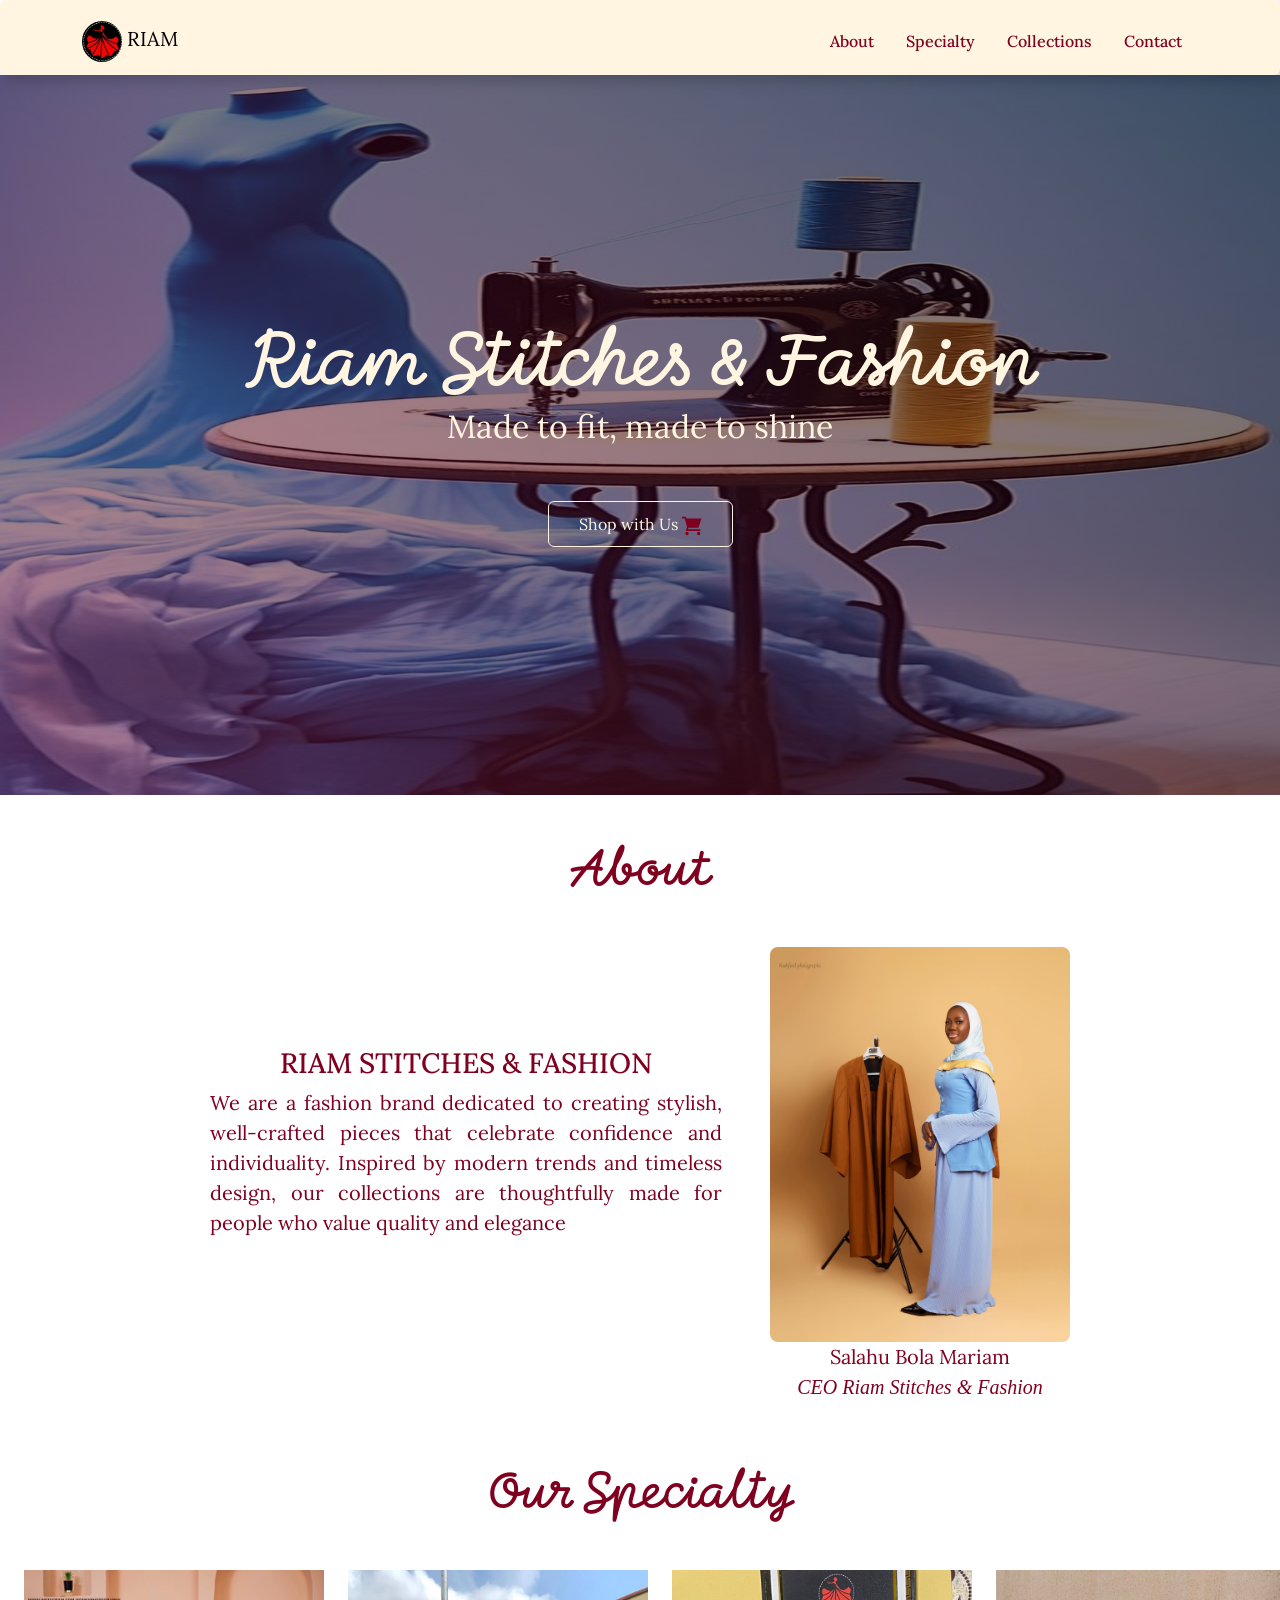
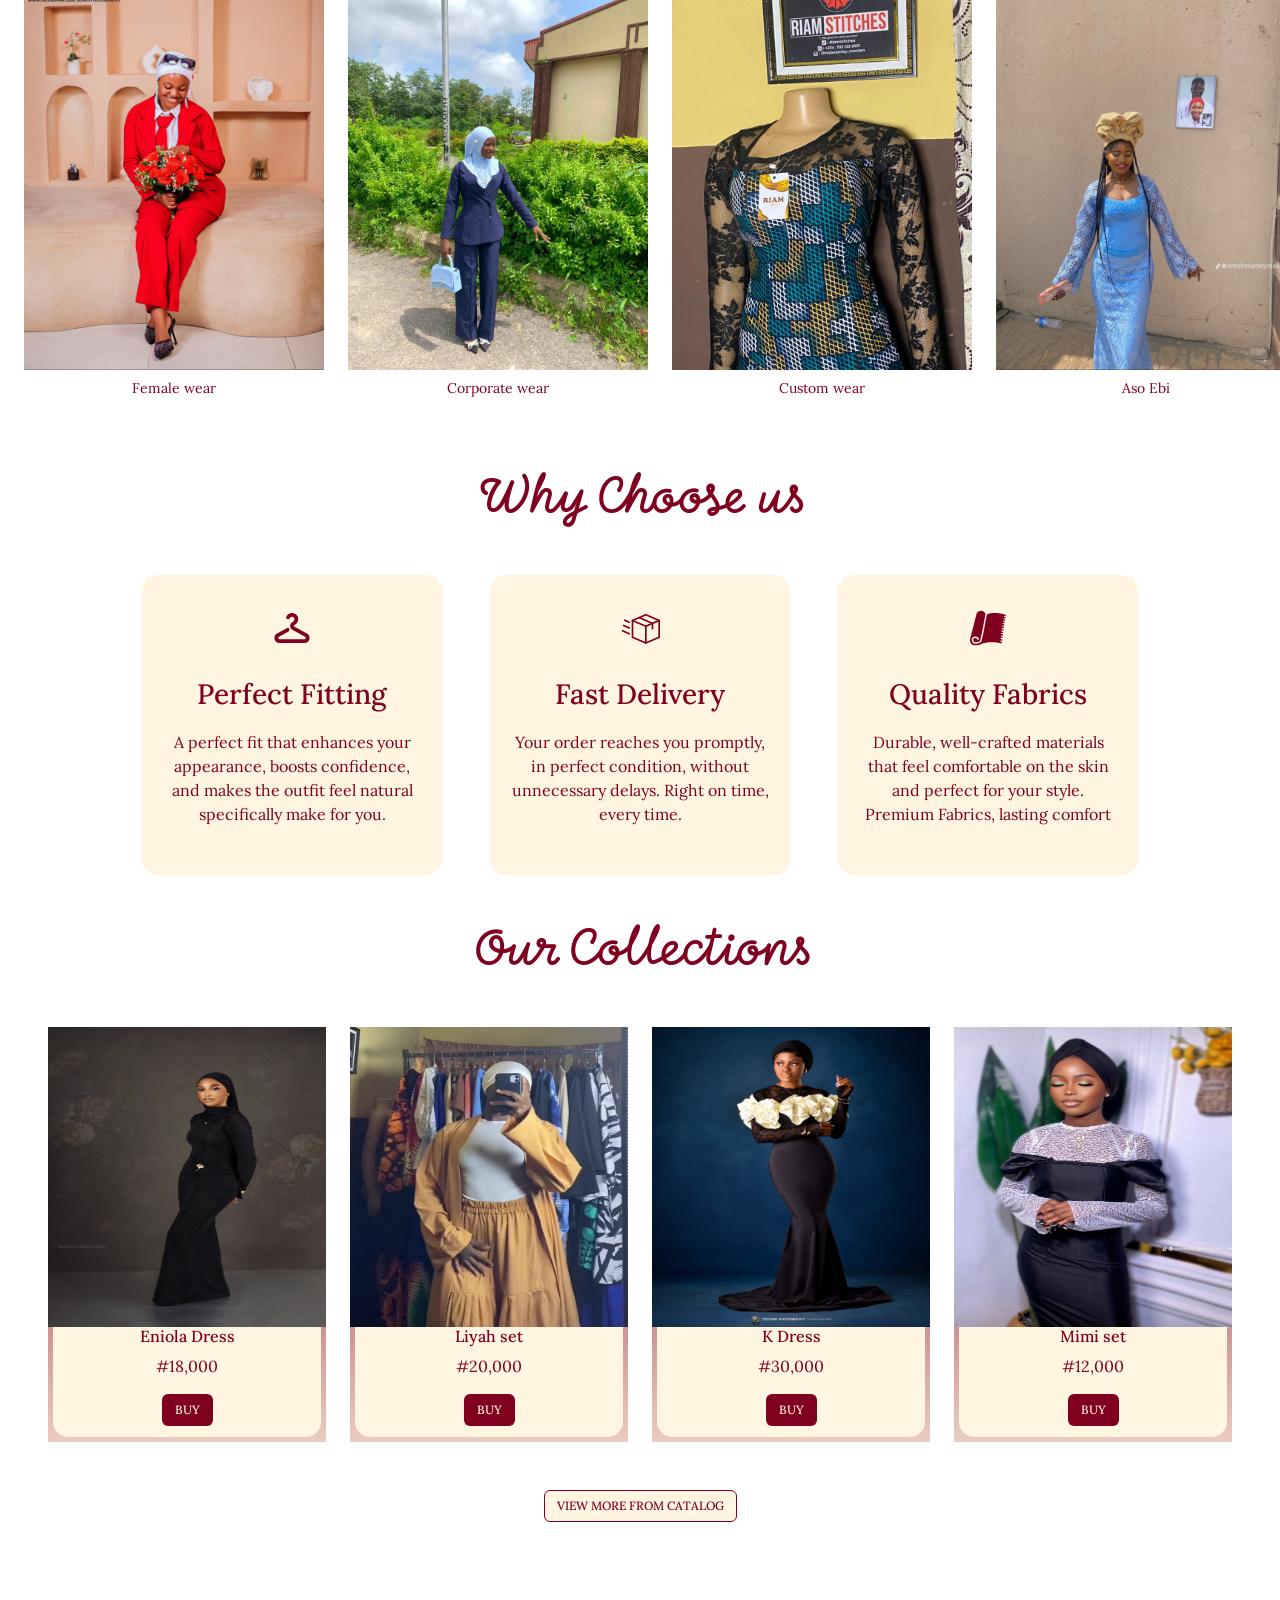
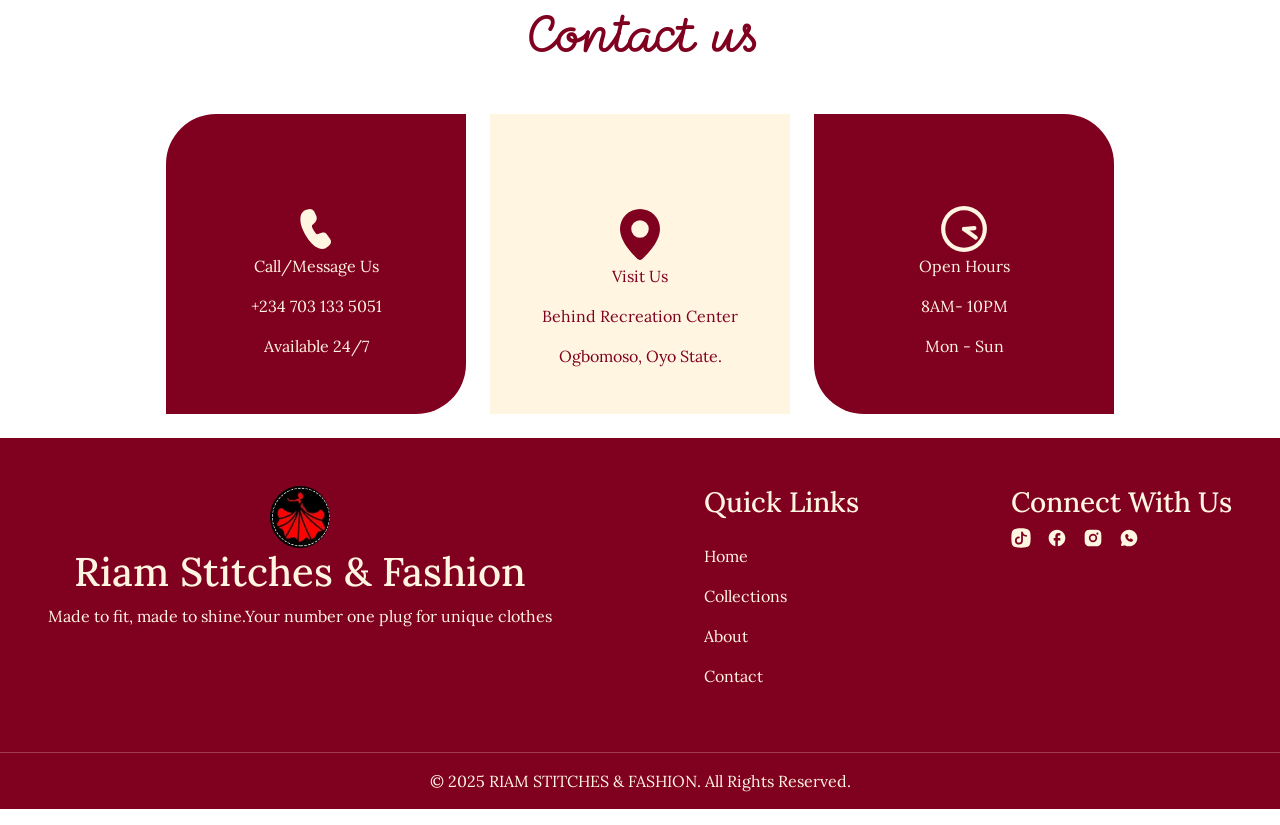
==== commit 6ff46c5c: "Add new images and update references in index.html" ====
--- a/index.html
+++ b/index.html
@@ -70,7 +70,7 @@
    <section class="d-flex gap-4 align-items-center ms-4"  style="overflow-x: auto; overflow-y: hidden; white-space: nowrap; scrollbar-width: none; -ms-overflow-style: none;">
     
     <div style="font-size: 14px; flex-shrink: 0;">
-        <img src="Images/Screenshot_20260106-104113_1.png" alt="" class="offerImg">
+        <img src="Images/tik.jpeg" alt="" class="offerImg">
         <p style="color: #800020;" class="text-center p-2">Female wear</p>
     </div>
      <div style="font-size: 14px; flex-shrink: 0;">
@@ -136,7 +136,7 @@
         </div>
        
         <div class="collectionCard d-flex align-items-center" style="flex-direction: column;">
-            <img src="Images/Screenshot_20260106-105336_1.png" alt="" width="300px" height="300px" class="">
+            <img src="Images/tokk.jpg" alt="" width="300px" height="300px" class="">
             <h6 style="color: #800020; ">Liyah set</h6>
             <p style="color: #800020;">#20,000</p>
             <a href="https://wa.me/2347031335051" class="btn fw-medium mb-3" style="background-color: #800020; color: #FFF5E1; font-size: 12px;">BUY</a>
